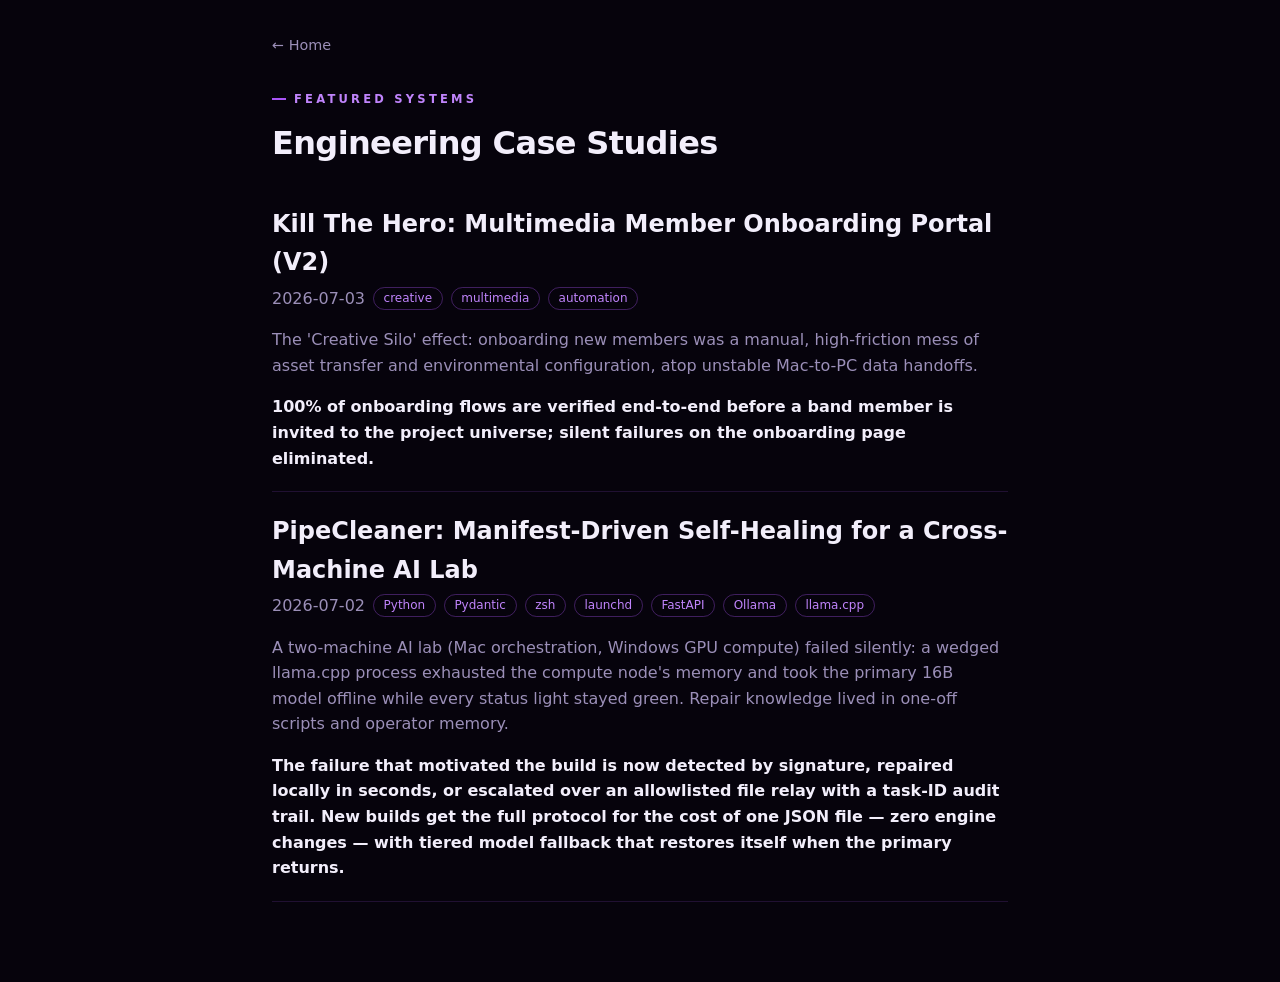
==== projects/index.html @ f894d810 "SEO/discoverability: OG + Twitter + JSON-LD Person, robots.txt, sitemap.xml" ====
<!DOCTYPE html><html lang="en" data-astro-cid-3rkrlumz><head><meta charset="utf-8"><link rel="icon" type="image/svg+xml" href="/favicon.svg"><meta name="viewport" content="width=device-width, initial-scale=1"><meta name="generator" content="Astro v7.0.5"><title>Projects — Purple Squirrel Studio</title><meta name="description" content="Engineering case studies: problem, constraint, build, impact."><style>html{color-scheme:dark;background:#06030c}body{color:#f2eefb;max-width:46rem;margin:0 auto;padding:2rem 1.25rem 4rem;font-family:system-ui,-apple-system,sans-serif;line-height:1.6}.crumb[data-astro-cid-3rkrlumz]{margin-bottom:2rem}.crumb[data-astro-cid-3rkrlumz] a[data-astro-cid-3rkrlumz]{color:#9b8fb8;font-size:.9rem;text-decoration:none}.crumb[data-astro-cid-3rkrlumz] a[data-astro-cid-3rkrlumz]:hover{color:#c084fc}.eyebrow[data-astro-cid-3rkrlumz]{letter-spacing:.28em;text-transform:uppercase;color:#c084fc;align-items:center;gap:.5rem;margin:0 0 .6rem;font-size:.72rem;font-weight:700;display:flex}.tick[data-astro-cid-3rkrlumz]{background:#a855f7;width:14px;height:2px}h1[data-astro-cid-3rkrlumz]{letter-spacing:-.02em;margin:0 0 1rem;font-weight:800}.empty[data-astro-cid-3rkrlumz]{color:#9b8fb8}.studies[data-astro-cid-3rkrlumz]{padding:0;list-style:none}.studies[data-astro-cid-3rkrlumz] li[data-astro-cid-3rkrlumz]{border-bottom:1px solid #a855f729}.studies[data-astro-cid-3rkrlumz] a[data-astro-cid-3rkrlumz]{color:inherit;padding:1.25rem 0;text-decoration:none;display:block}.studies[data-astro-cid-3rkrlumz] a[data-astro-cid-3rkrlumz]:hover h2[data-astro-cid-3rkrlumz]{color:#c084fc}.studies[data-astro-cid-3rkrlumz] h2[data-astro-cid-3rkrlumz]{margin:0 0 .25rem;transition:color .2s}.meta[data-astro-cid-3rkrlumz]{color:#9b8fb8;flex-wrap:wrap;align-items:center;gap:.5rem;margin:0 0 .5rem;display:flex}.tag[data-astro-cid-3rkrlumz]{color:#c084fc;border:1px solid #a855f759;border-radius:999px;padding:.05rem .6rem;font-size:.75rem}.studies[data-astro-cid-3rkrlumz] p[data-astro-cid-3rkrlumz]{color:#9b8fb8}.impact[data-astro-cid-3rkrlumz]{margin:.25rem 0 0;font-weight:600;color:#f2eefb!important}
</style></head><body data-astro-cid-3rkrlumz><main data-astro-cid-3rkrlumz><nav class="crumb" data-astro-cid-3rkrlumz><a href="/" data-astro-cid-3rkrlumz>← Home</a></nav><p class="eyebrow" data-astro-cid-3rkrlumz><span class="tick" aria-hidden="true" data-astro-cid-3rkrlumz></span> Featured Systems</p><h1 data-astro-cid-3rkrlumz>Engineering Case Studies</h1><ul class="studies" data-astro-cid-3rkrlumz><li data-astro-cid-3rkrlumz><a href="/case-studies/kill-the-hero-v2/" data-astro-cid-3rkrlumz><h2 data-astro-cid-3rkrlumz>Kill The Hero: Multimedia Member Onboarding Portal (V2)</h2><p class="meta" data-astro-cid-3rkrlumz><time datetime="2026-07-03" data-astro-cid-3rkrlumz>2026-07-03</time><span class="tag" data-astro-cid-3rkrlumz>creative</span><span class="tag" data-astro-cid-3rkrlumz>multimedia</span><span class="tag" data-astro-cid-3rkrlumz>automation</span></p><p data-astro-cid-3rkrlumz>The &#39;Creative Silo&#39; effect: onboarding new members was a manual, high-friction mess of asset transfer and environmental configuration, atop unstable Mac-to-PC data handoffs.</p><p class="impact" data-astro-cid-3rkrlumz>100% of onboarding flows are verified end-to-end before a band member is invited to the project universe; silent failures on the onboarding page eliminated.</p></a></li><li data-astro-cid-3rkrlumz><a href="/case-studies/pipecleaner-self-healing-protocol/" data-astro-cid-3rkrlumz><h2 data-astro-cid-3rkrlumz>PipeCleaner: Manifest-Driven Self-Healing for a Cross-Machine AI Lab</h2><p class="meta" data-astro-cid-3rkrlumz><time datetime="2026-07-02" data-astro-cid-3rkrlumz>2026-07-02</time><span class="tag" data-astro-cid-3rkrlumz>Python</span><span class="tag" data-astro-cid-3rkrlumz>Pydantic</span><span class="tag" data-astro-cid-3rkrlumz>zsh</span><span class="tag" data-astro-cid-3rkrlumz>launchd</span><span class="tag" data-astro-cid-3rkrlumz>FastAPI</span><span class="tag" data-astro-cid-3rkrlumz>Ollama</span><span class="tag" data-astro-cid-3rkrlumz>llama.cpp</span></p><p data-astro-cid-3rkrlumz>A two-machine AI lab (Mac orchestration, Windows GPU compute) failed silently: a wedged llama.cpp process exhausted the compute node&#39;s memory and took the primary 16B model offline while every status light stayed green. Repair knowledge lived in one-off scripts and operator memory.</p><p class="impact" data-astro-cid-3rkrlumz>The failure that motivated the build is now detected by signature, repaired locally in seconds, or escalated over an allowlisted file relay with a task-ID audit trail. New builds get the full protocol for the cost of one JSON file — zero engine changes — with tiered model fallback that restores itself when the primary returns.</p></a></li></ul></main></body></html>
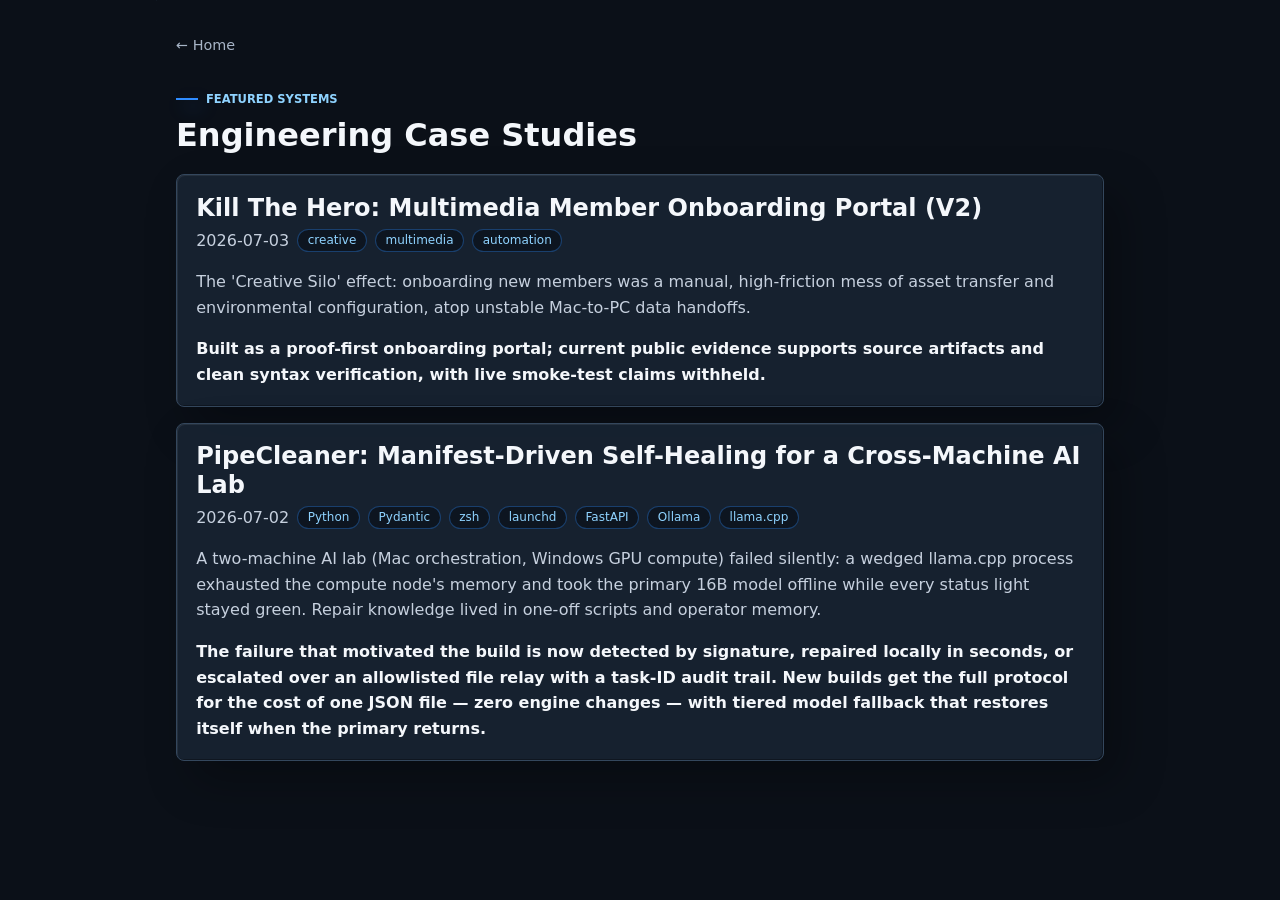
==== commit 83aa92cb: "Polish portfolio creative direction and evidence claims" ====
--- a/projects/index.html
+++ b/projects/index.html
@@ -1,2 +1,2 @@
-<!DOCTYPE html><html lang="en" data-astro-cid-3rkrlumz><head><meta charset="utf-8"><link rel="icon" type="image/svg+xml" href="/favicon.svg"><meta name="viewport" content="width=device-width, initial-scale=1"><meta name="generator" content="Astro v7.0.5"><title>Projects — Purple Squirrel Studio</title><meta name="description" content="Engineering case studies: problem, constraint, build, impact."><style>html{color-scheme:dark;background:#06030c}body{color:#f2eefb;max-width:46rem;margin:0 auto;padding:2rem 1.25rem 4rem;font-family:system-ui,-apple-system,sans-serif;line-height:1.6}.crumb[data-astro-cid-3rkrlumz]{margin-bottom:2rem}.crumb[data-astro-cid-3rkrlumz] a[data-astro-cid-3rkrlumz]{color:#9b8fb8;font-size:.9rem;text-decoration:none}.crumb[data-astro-cid-3rkrlumz] a[data-astro-cid-3rkrlumz]:hover{color:#c084fc}.eyebrow[data-astro-cid-3rkrlumz]{letter-spacing:.28em;text-transform:uppercase;color:#c084fc;align-items:center;gap:.5rem;margin:0 0 .6rem;font-size:.72rem;font-weight:700;display:flex}.tick[data-astro-cid-3rkrlumz]{background:#a855f7;width:14px;height:2px}h1[data-astro-cid-3rkrlumz]{letter-spacing:-.02em;margin:0 0 1rem;font-weight:800}.empty[data-astro-cid-3rkrlumz]{color:#9b8fb8}.studies[data-astro-cid-3rkrlumz]{padding:0;list-style:none}.studies[data-astro-cid-3rkrlumz] li[data-astro-cid-3rkrlumz]{border-bottom:1px solid #a855f729}.studies[data-astro-cid-3rkrlumz] a[data-astro-cid-3rkrlumz]{color:inherit;padding:1.25rem 0;text-decoration:none;display:block}.studies[data-astro-cid-3rkrlumz] a[data-astro-cid-3rkrlumz]:hover h2[data-astro-cid-3rkrlumz]{color:#c084fc}.studies[data-astro-cid-3rkrlumz] h2[data-astro-cid-3rkrlumz]{margin:0 0 .25rem;transition:color .2s}.meta[data-astro-cid-3rkrlumz]{color:#9b8fb8;flex-wrap:wrap;align-items:center;gap:.5rem;margin:0 0 .5rem;display:flex}.tag[data-astro-cid-3rkrlumz]{color:#c084fc;border:1px solid #a855f759;border-radius:999px;padding:.05rem .6rem;font-size:.75rem}.studies[data-astro-cid-3rkrlumz] p[data-astro-cid-3rkrlumz]{color:#9b8fb8}.impact[data-astro-cid-3rkrlumz]{margin:.25rem 0 0;font-weight:600;color:#f2eefb!important}
-</style></head><body data-astro-cid-3rkrlumz><main data-astro-cid-3rkrlumz><nav class="crumb" data-astro-cid-3rkrlumz><a href="/" data-astro-cid-3rkrlumz>← Home</a></nav><p class="eyebrow" data-astro-cid-3rkrlumz><span class="tick" aria-hidden="true" data-astro-cid-3rkrlumz></span> Featured Systems</p><h1 data-astro-cid-3rkrlumz>Engineering Case Studies</h1><ul class="studies" data-astro-cid-3rkrlumz><li data-astro-cid-3rkrlumz><a href="/case-studies/kill-the-hero-v2/" data-astro-cid-3rkrlumz><h2 data-astro-cid-3rkrlumz>Kill The Hero: Multimedia Member Onboarding Portal (V2)</h2><p class="meta" data-astro-cid-3rkrlumz><time datetime="2026-07-03" data-astro-cid-3rkrlumz>2026-07-03</time><span class="tag" data-astro-cid-3rkrlumz>creative</span><span class="tag" data-astro-cid-3rkrlumz>multimedia</span><span class="tag" data-astro-cid-3rkrlumz>automation</span></p><p data-astro-cid-3rkrlumz>The &#39;Creative Silo&#39; effect: onboarding new members was a manual, high-friction mess of asset transfer and environmental configuration, atop unstable Mac-to-PC data handoffs.</p><p class="impact" data-astro-cid-3rkrlumz>100% of onboarding flows are verified end-to-end before a band member is invited to the project universe; silent failures on the onboarding page eliminated.</p></a></li><li data-astro-cid-3rkrlumz><a href="/case-studies/pipecleaner-self-healing-protocol/" data-astro-cid-3rkrlumz><h2 data-astro-cid-3rkrlumz>PipeCleaner: Manifest-Driven Self-Healing for a Cross-Machine AI Lab</h2><p class="meta" data-astro-cid-3rkrlumz><time datetime="2026-07-02" data-astro-cid-3rkrlumz>2026-07-02</time><span class="tag" data-astro-cid-3rkrlumz>Python</span><span class="tag" data-astro-cid-3rkrlumz>Pydantic</span><span class="tag" data-astro-cid-3rkrlumz>zsh</span><span class="tag" data-astro-cid-3rkrlumz>launchd</span><span class="tag" data-astro-cid-3rkrlumz>FastAPI</span><span class="tag" data-astro-cid-3rkrlumz>Ollama</span><span class="tag" data-astro-cid-3rkrlumz>llama.cpp</span></p><p data-astro-cid-3rkrlumz>A two-machine AI lab (Mac orchestration, Windows GPU compute) failed silently: a wedged llama.cpp process exhausted the compute node&#39;s memory and took the primary 16B model offline while every status light stayed green. Repair knowledge lived in one-off scripts and operator memory.</p><p class="impact" data-astro-cid-3rkrlumz>The failure that motivated the build is now detected by signature, repaired locally in seconds, or escalated over an allowlisted file relay with a task-ID audit trail. New builds get the full protocol for the cost of one JSON file — zero engine changes — with tiered model fallback that restores itself when the primary returns.</p></a></li></ul></main></body></html>+<!DOCTYPE html><html lang="en" data-astro-cid-3rkrlumz><head><meta charset="utf-8"><link rel="icon" type="image/svg+xml" href="/favicon.svg"><meta name="viewport" content="width=device-width, initial-scale=1"><meta name="generator" content="Astro v7.0.5"><title>Projects — Purple Squirrel Studio</title><meta name="description" content="Engineering case studies: problem, constraint, build, impact."><style>html{color-scheme:dark;background:#0b1018}body{color:#f4f7fb;letter-spacing:0;max-width:58rem;margin:0 auto;padding:2rem 1.25rem 4rem;font-family:system-ui,-apple-system,sans-serif;line-height:1.6;background:#0b1018;background-image:linear-gradient(135deg,#8fd3ff0b 0 1px,transparent 1px 72px)}.crumb[data-astro-cid-3rkrlumz]{margin-bottom:2rem}.crumb[data-astro-cid-3rkrlumz] a[data-astro-cid-3rkrlumz]{color:#a7b4c6;font-size:.9rem;text-decoration:none}.crumb[data-astro-cid-3rkrlumz] a[data-astro-cid-3rkrlumz]:hover{color:#8fd3ff}.eyebrow[data-astro-cid-3rkrlumz]{letter-spacing:0;text-transform:uppercase;color:#8fd3ff;align-items:center;gap:.5rem;margin:0 0 .6rem;font-size:.72rem;font-weight:700;display:flex}.tick[data-astro-cid-3rkrlumz]{background:#2f8cff;width:22px;height:2px;box-shadow:6px 7px 18px #2f8cff66}h1[data-astro-cid-3rkrlumz]{letter-spacing:0;margin:0 0 1.35rem;font-weight:650;line-height:1.1}.empty[data-astro-cid-3rkrlumz]{color:#a7b4c6}.studies[data-astro-cid-3rkrlumz]{display:grid;gap:1rem;padding:0;list-style:none}.studies[data-astro-cid-3rkrlumz] li[data-astro-cid-3rkrlumz]{border:1px solid #34475d;border-radius:8px;background:#172231f2;box-shadow:16px 20px 46px #00000047,inset 1px 1px #ffffff12,inset -1px -1px #00000052}.studies[data-astro-cid-3rkrlumz] a[data-astro-cid-3rkrlumz]{color:inherit;padding:1.15rem 1.2rem;text-decoration:none;display:block}.studies[data-astro-cid-3rkrlumz] a[data-astro-cid-3rkrlumz]:hover h2[data-astro-cid-3rkrlumz]{color:#8fd3ff}.studies[data-astro-cid-3rkrlumz] h2[data-astro-cid-3rkrlumz]{margin:0 0 .35rem;transition:color .2s;font-weight:620;line-height:1.18}.meta[data-astro-cid-3rkrlumz]{color:#a7b4c6;flex-wrap:wrap;align-items:center;gap:.5rem;margin:0 0 .65rem;display:flex}.tag[data-astro-cid-3rkrlumz]{color:#8fd3ff;border:1px solid #2f8cff59;border-radius:999px;background:#080d148c;padding:.05rem .6rem;font-size:.75rem}.studies[data-astro-cid-3rkrlumz] p[data-astro-cid-3rkrlumz]{color:#c6d0de}.impact[data-astro-cid-3rkrlumz]{margin:.45rem 0 0;font-weight:600;color:#f4f7fb!important}
+</style></head><body data-astro-cid-3rkrlumz><main data-astro-cid-3rkrlumz><nav class="crumb" data-astro-cid-3rkrlumz><a href="/" data-astro-cid-3rkrlumz>← Home</a></nav><p class="eyebrow" data-astro-cid-3rkrlumz><span class="tick" aria-hidden="true" data-astro-cid-3rkrlumz></span> Featured Systems</p><h1 data-astro-cid-3rkrlumz>Engineering Case Studies</h1><ul class="studies" data-astro-cid-3rkrlumz><li data-astro-cid-3rkrlumz><a href="/case-studies/kill-the-hero-v2/" data-astro-cid-3rkrlumz><h2 data-astro-cid-3rkrlumz>Kill The Hero: Multimedia Member Onboarding Portal (V2)</h2><p class="meta" data-astro-cid-3rkrlumz><time datetime="2026-07-03" data-astro-cid-3rkrlumz>2026-07-03</time><span class="tag" data-astro-cid-3rkrlumz>creative</span><span class="tag" data-astro-cid-3rkrlumz>multimedia</span><span class="tag" data-astro-cid-3rkrlumz>automation</span></p><p data-astro-cid-3rkrlumz>The &#39;Creative Silo&#39; effect: onboarding new members was a manual, high-friction mess of asset transfer and environmental configuration, atop unstable Mac-to-PC data handoffs.</p><p class="impact" data-astro-cid-3rkrlumz>Built as a proof-first onboarding portal; current public evidence supports source artifacts and clean syntax verification, with live smoke-test claims withheld.</p></a></li><li data-astro-cid-3rkrlumz><a href="/case-studies/pipecleaner-self-healing-protocol/" data-astro-cid-3rkrlumz><h2 data-astro-cid-3rkrlumz>PipeCleaner: Manifest-Driven Self-Healing for a Cross-Machine AI Lab</h2><p class="meta" data-astro-cid-3rkrlumz><time datetime="2026-07-02" data-astro-cid-3rkrlumz>2026-07-02</time><span class="tag" data-astro-cid-3rkrlumz>Python</span><span class="tag" data-astro-cid-3rkrlumz>Pydantic</span><span class="tag" data-astro-cid-3rkrlumz>zsh</span><span class="tag" data-astro-cid-3rkrlumz>launchd</span><span class="tag" data-astro-cid-3rkrlumz>FastAPI</span><span class="tag" data-astro-cid-3rkrlumz>Ollama</span><span class="tag" data-astro-cid-3rkrlumz>llama.cpp</span></p><p data-astro-cid-3rkrlumz>A two-machine AI lab (Mac orchestration, Windows GPU compute) failed silently: a wedged llama.cpp process exhausted the compute node&#39;s memory and took the primary 16B model offline while every status light stayed green. Repair knowledge lived in one-off scripts and operator memory.</p><p class="impact" data-astro-cid-3rkrlumz>The failure that motivated the build is now detected by signature, repaired locally in seconds, or escalated over an allowlisted file relay with a task-ID audit trail. New builds get the full protocol for the cost of one JSON file — zero engine changes — with tiered model fallback that restores itself when the primary returns.</p></a></li></ul></main></body></html>
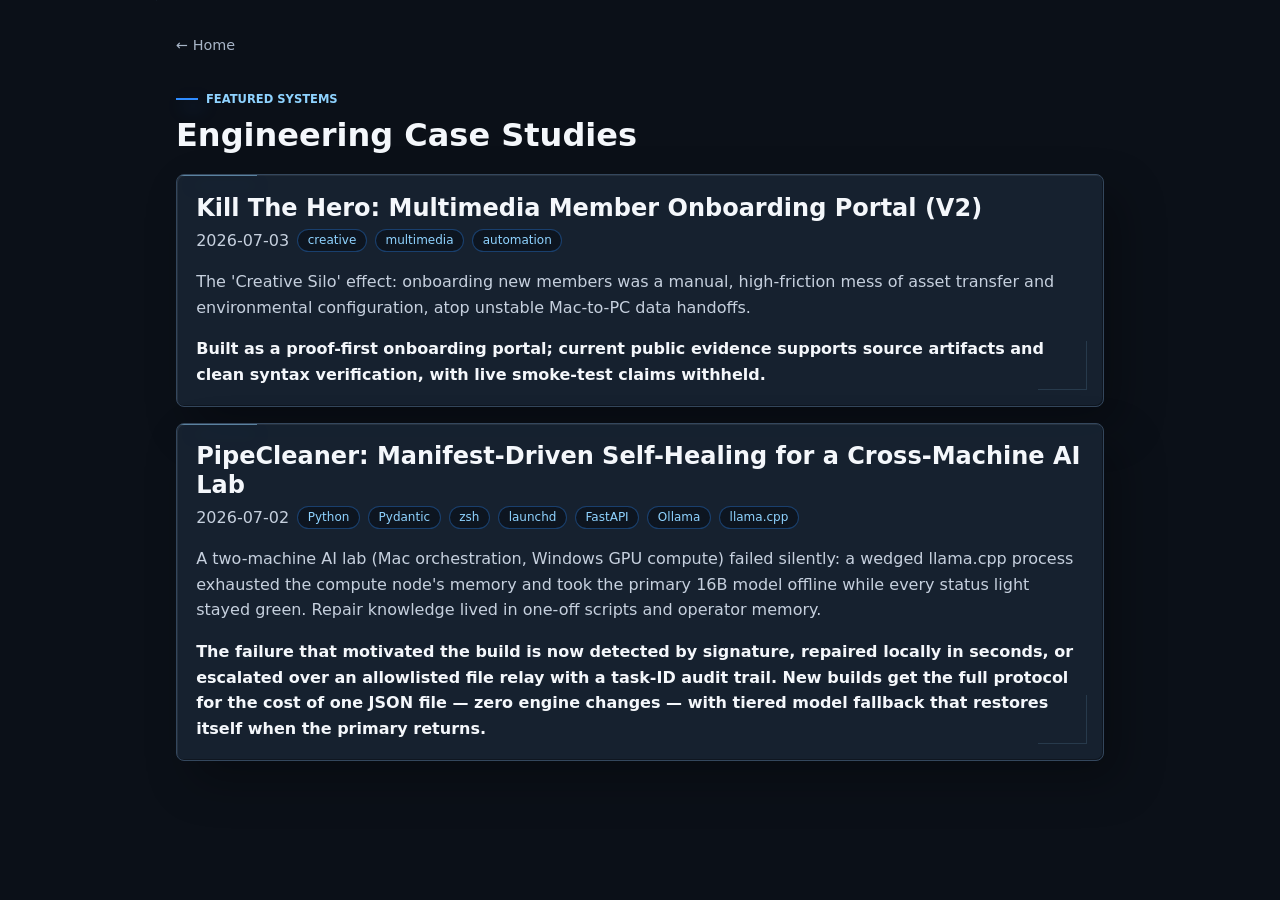
==== commit 9179e579: "Add subtle portfolio design polish" ====
--- a/projects/index.html
+++ b/projects/index.html
@@ -1,2 +1,8 @@
 <!DOCTYPE html><html lang="en" data-astro-cid-3rkrlumz><head><meta charset="utf-8"><link rel="icon" type="image/svg+xml" href="/favicon.svg"><meta name="viewport" content="width=device-width, initial-scale=1"><meta name="generator" content="Astro v7.0.5"><title>Projects — Purple Squirrel Studio</title><meta name="description" content="Engineering case studies: problem, constraint, build, impact."><style>html{color-scheme:dark;background:#0b1018}body{color:#f4f7fb;letter-spacing:0;max-width:58rem;margin:0 auto;padding:2rem 1.25rem 4rem;font-family:system-ui,-apple-system,sans-serif;line-height:1.6;background:#0b1018;background-image:linear-gradient(135deg,#8fd3ff0b 0 1px,transparent 1px 72px)}.crumb[data-astro-cid-3rkrlumz]{margin-bottom:2rem}.crumb[data-astro-cid-3rkrlumz] a[data-astro-cid-3rkrlumz]{color:#a7b4c6;font-size:.9rem;text-decoration:none}.crumb[data-astro-cid-3rkrlumz] a[data-astro-cid-3rkrlumz]:hover{color:#8fd3ff}.eyebrow[data-astro-cid-3rkrlumz]{letter-spacing:0;text-transform:uppercase;color:#8fd3ff;align-items:center;gap:.5rem;margin:0 0 .6rem;font-size:.72rem;font-weight:700;display:flex}.tick[data-astro-cid-3rkrlumz]{background:#2f8cff;width:22px;height:2px;box-shadow:6px 7px 18px #2f8cff66}h1[data-astro-cid-3rkrlumz]{letter-spacing:0;margin:0 0 1.35rem;font-weight:650;line-height:1.1}.empty[data-astro-cid-3rkrlumz]{color:#a7b4c6}.studies[data-astro-cid-3rkrlumz]{display:grid;gap:1rem;padding:0;list-style:none}.studies[data-astro-cid-3rkrlumz] li[data-astro-cid-3rkrlumz]{border:1px solid #34475d;border-radius:8px;background:#172231f2;box-shadow:16px 20px 46px #00000047,inset 1px 1px #ffffff12,inset -1px -1px #00000052}.studies[data-astro-cid-3rkrlumz] a[data-astro-cid-3rkrlumz]{color:inherit;padding:1.15rem 1.2rem;text-decoration:none;display:block}.studies[data-astro-cid-3rkrlumz] a[data-astro-cid-3rkrlumz]:hover h2[data-astro-cid-3rkrlumz]{color:#8fd3ff}.studies[data-astro-cid-3rkrlumz] h2[data-astro-cid-3rkrlumz]{margin:0 0 .35rem;transition:color .2s;font-weight:620;line-height:1.18}.meta[data-astro-cid-3rkrlumz]{color:#a7b4c6;flex-wrap:wrap;align-items:center;gap:.5rem;margin:0 0 .65rem;display:flex}.tag[data-astro-cid-3rkrlumz]{color:#8fd3ff;border:1px solid #2f8cff59;border-radius:999px;background:#080d148c;padding:.05rem .6rem;font-size:.75rem}.studies[data-astro-cid-3rkrlumz] p[data-astro-cid-3rkrlumz]{color:#c6d0de}.impact[data-astro-cid-3rkrlumz]{margin:.45rem 0 0;font-weight:600;color:#f4f7fb!important}
+
+.studies[data-astro-cid-3rkrlumz] li[data-astro-cid-3rkrlumz]{position:relative;overflow:hidden}
+.studies[data-astro-cid-3rkrlumz] li[data-astro-cid-3rkrlumz]:before{content:"";position:absolute;left:0;top:0;width:5rem;height:1px;background:#8fd3ff80;box-shadow:8px 10px 22px #2f8cff35}
+.studies[data-astro-cid-3rkrlumz] li[data-astro-cid-3rkrlumz]:after{content:"";position:absolute;right:1rem;bottom:1rem;width:3rem;height:3rem;border-right:1px solid #8fd3ff24;border-bottom:1px solid #8fd3ff24}
+.studies[data-astro-cid-3rkrlumz] a[data-astro-cid-3rkrlumz]{position:relative}
+.studies[data-astro-cid-3rkrlumz] li[data-astro-cid-3rkrlumz]:hover{border-color:#8fd3ffa6;box-shadow:18px 24px 56px #0000005c,inset 1px 1px #ffffff16}
 </style></head><body data-astro-cid-3rkrlumz><main data-astro-cid-3rkrlumz><nav class="crumb" data-astro-cid-3rkrlumz><a href="/" data-astro-cid-3rkrlumz>← Home</a></nav><p class="eyebrow" data-astro-cid-3rkrlumz><span class="tick" aria-hidden="true" data-astro-cid-3rkrlumz></span> Featured Systems</p><h1 data-astro-cid-3rkrlumz>Engineering Case Studies</h1><ul class="studies" data-astro-cid-3rkrlumz><li data-astro-cid-3rkrlumz><a href="/case-studies/kill-the-hero-v2/" data-astro-cid-3rkrlumz><h2 data-astro-cid-3rkrlumz>Kill The Hero: Multimedia Member Onboarding Portal (V2)</h2><p class="meta" data-astro-cid-3rkrlumz><time datetime="2026-07-03" data-astro-cid-3rkrlumz>2026-07-03</time><span class="tag" data-astro-cid-3rkrlumz>creative</span><span class="tag" data-astro-cid-3rkrlumz>multimedia</span><span class="tag" data-astro-cid-3rkrlumz>automation</span></p><p data-astro-cid-3rkrlumz>The &#39;Creative Silo&#39; effect: onboarding new members was a manual, high-friction mess of asset transfer and environmental configuration, atop unstable Mac-to-PC data handoffs.</p><p class="impact" data-astro-cid-3rkrlumz>Built as a proof-first onboarding portal; current public evidence supports source artifacts and clean syntax verification, with live smoke-test claims withheld.</p></a></li><li data-astro-cid-3rkrlumz><a href="/case-studies/pipecleaner-self-healing-protocol/" data-astro-cid-3rkrlumz><h2 data-astro-cid-3rkrlumz>PipeCleaner: Manifest-Driven Self-Healing for a Cross-Machine AI Lab</h2><p class="meta" data-astro-cid-3rkrlumz><time datetime="2026-07-02" data-astro-cid-3rkrlumz>2026-07-02</time><span class="tag" data-astro-cid-3rkrlumz>Python</span><span class="tag" data-astro-cid-3rkrlumz>Pydantic</span><span class="tag" data-astro-cid-3rkrlumz>zsh</span><span class="tag" data-astro-cid-3rkrlumz>launchd</span><span class="tag" data-astro-cid-3rkrlumz>FastAPI</span><span class="tag" data-astro-cid-3rkrlumz>Ollama</span><span class="tag" data-astro-cid-3rkrlumz>llama.cpp</span></p><p data-astro-cid-3rkrlumz>A two-machine AI lab (Mac orchestration, Windows GPU compute) failed silently: a wedged llama.cpp process exhausted the compute node&#39;s memory and took the primary 16B model offline while every status light stayed green. Repair knowledge lived in one-off scripts and operator memory.</p><p class="impact" data-astro-cid-3rkrlumz>The failure that motivated the build is now detected by signature, repaired locally in seconds, or escalated over an allowlisted file relay with a task-ID audit trail. New builds get the full protocol for the cost of one JSON file — zero engine changes — with tiered model fallback that restores itself when the primary returns.</p></a></li></ul></main></body></html>
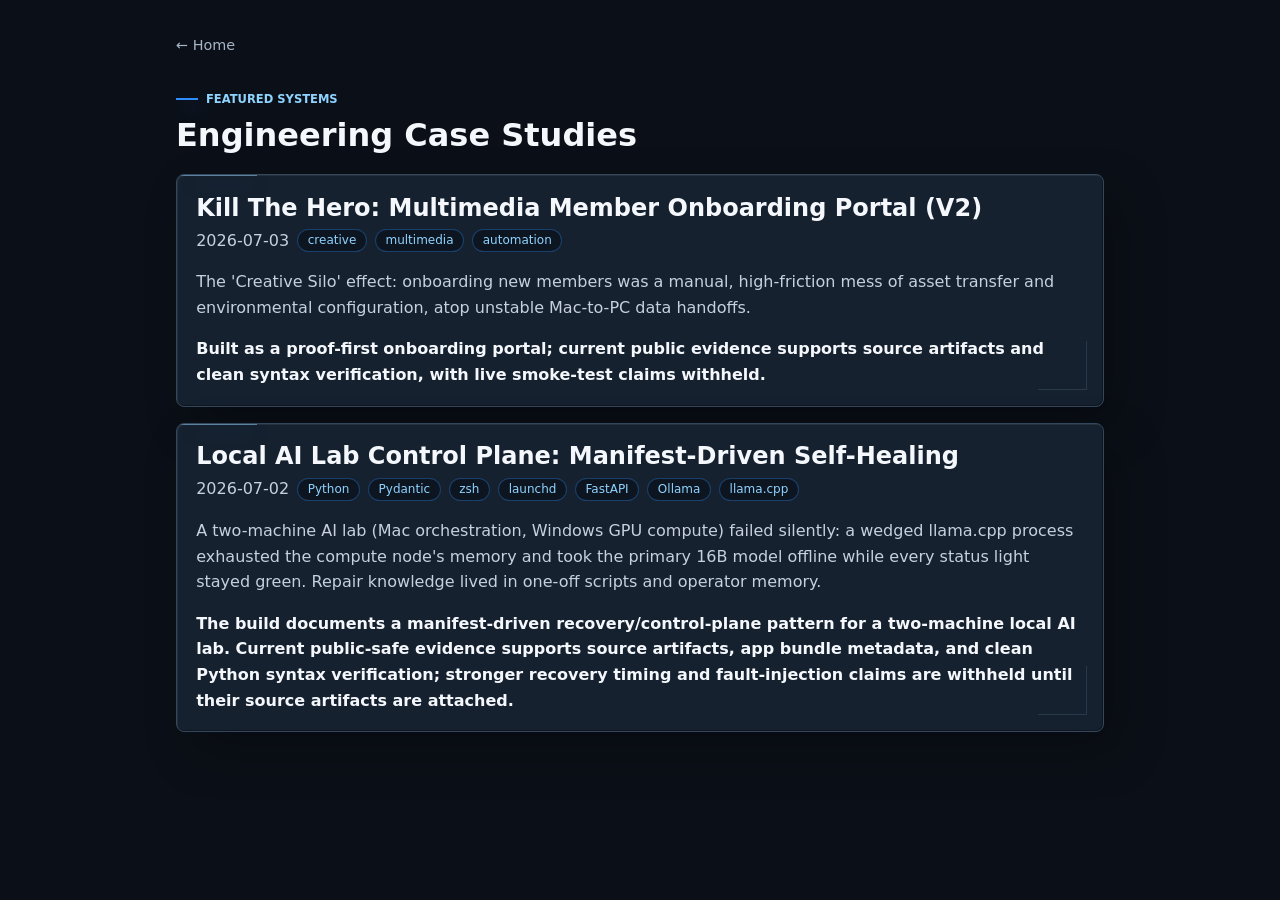
==== commit 77236ab5: "Remove deprecated utility name from portfolio" ====
--- a/projects/index.html
+++ b/projects/index.html
@@ -5,4 +5,4 @@
 .studies[data-astro-cid-3rkrlumz] li[data-astro-cid-3rkrlumz]:after{content:"";position:absolute;right:1rem;bottom:1rem;width:3rem;height:3rem;border-right:1px solid #8fd3ff24;border-bottom:1px solid #8fd3ff24}
 .studies[data-astro-cid-3rkrlumz] a[data-astro-cid-3rkrlumz]{position:relative}
 .studies[data-astro-cid-3rkrlumz] li[data-astro-cid-3rkrlumz]:hover{border-color:#8fd3ffa6;box-shadow:18px 24px 56px #0000005c,inset 1px 1px #ffffff16}
-</style></head><body data-astro-cid-3rkrlumz><main data-astro-cid-3rkrlumz><nav class="crumb" data-astro-cid-3rkrlumz><a href="/" data-astro-cid-3rkrlumz>← Home</a></nav><p class="eyebrow" data-astro-cid-3rkrlumz><span class="tick" aria-hidden="true" data-astro-cid-3rkrlumz></span> Featured Systems</p><h1 data-astro-cid-3rkrlumz>Engineering Case Studies</h1><ul class="studies" data-astro-cid-3rkrlumz><li data-astro-cid-3rkrlumz><a href="/case-studies/kill-the-hero-v2/" data-astro-cid-3rkrlumz><h2 data-astro-cid-3rkrlumz>Kill The Hero: Multimedia Member Onboarding Portal (V2)</h2><p class="meta" data-astro-cid-3rkrlumz><time datetime="2026-07-03" data-astro-cid-3rkrlumz>2026-07-03</time><span class="tag" data-astro-cid-3rkrlumz>creative</span><span class="tag" data-astro-cid-3rkrlumz>multimedia</span><span class="tag" data-astro-cid-3rkrlumz>automation</span></p><p data-astro-cid-3rkrlumz>The &#39;Creative Silo&#39; effect: onboarding new members was a manual, high-friction mess of asset transfer and environmental configuration, atop unstable Mac-to-PC data handoffs.</p><p class="impact" data-astro-cid-3rkrlumz>Built as a proof-first onboarding portal; current public evidence supports source artifacts and clean syntax verification, with live smoke-test claims withheld.</p></a></li><li data-astro-cid-3rkrlumz><a href="/case-studies/pipecleaner-self-healing-protocol/" data-astro-cid-3rkrlumz><h2 data-astro-cid-3rkrlumz>PipeCleaner: Manifest-Driven Self-Healing for a Cross-Machine AI Lab</h2><p class="meta" data-astro-cid-3rkrlumz><time datetime="2026-07-02" data-astro-cid-3rkrlumz>2026-07-02</time><span class="tag" data-astro-cid-3rkrlumz>Python</span><span class="tag" data-astro-cid-3rkrlumz>Pydantic</span><span class="tag" data-astro-cid-3rkrlumz>zsh</span><span class="tag" data-astro-cid-3rkrlumz>launchd</span><span class="tag" data-astro-cid-3rkrlumz>FastAPI</span><span class="tag" data-astro-cid-3rkrlumz>Ollama</span><span class="tag" data-astro-cid-3rkrlumz>llama.cpp</span></p><p data-astro-cid-3rkrlumz>A two-machine AI lab (Mac orchestration, Windows GPU compute) failed silently: a wedged llama.cpp process exhausted the compute node&#39;s memory and took the primary 16B model offline while every status light stayed green. Repair knowledge lived in one-off scripts and operator memory.</p><p class="impact" data-astro-cid-3rkrlumz>The failure that motivated the build is now detected by signature, repaired locally in seconds, or escalated over an allowlisted file relay with a task-ID audit trail. New builds get the full protocol for the cost of one JSON file — zero engine changes — with tiered model fallback that restores itself when the primary returns.</p></a></li></ul></main></body></html>+</style></head><body data-astro-cid-3rkrlumz><main data-astro-cid-3rkrlumz><nav class="crumb" data-astro-cid-3rkrlumz><a href="/" data-astro-cid-3rkrlumz>← Home</a></nav><p class="eyebrow" data-astro-cid-3rkrlumz><span class="tick" aria-hidden="true" data-astro-cid-3rkrlumz></span> Featured Systems</p><h1 data-astro-cid-3rkrlumz>Engineering Case Studies</h1><ul class="studies" data-astro-cid-3rkrlumz><li data-astro-cid-3rkrlumz><a href="/case-studies/kill-the-hero-v2/" data-astro-cid-3rkrlumz><h2 data-astro-cid-3rkrlumz>Kill The Hero: Multimedia Member Onboarding Portal (V2)</h2><p class="meta" data-astro-cid-3rkrlumz><time datetime="2026-07-03" data-astro-cid-3rkrlumz>2026-07-03</time><span class="tag" data-astro-cid-3rkrlumz>creative</span><span class="tag" data-astro-cid-3rkrlumz>multimedia</span><span class="tag" data-astro-cid-3rkrlumz>automation</span></p><p data-astro-cid-3rkrlumz>The &#39;Creative Silo&#39; effect: onboarding new members was a manual, high-friction mess of asset transfer and environmental configuration, atop unstable Mac-to-PC data handoffs.</p><p class="impact" data-astro-cid-3rkrlumz>Built as a proof-first onboarding portal; current public evidence supports source artifacts and clean syntax verification, with live smoke-test claims withheld.</p></a></li><li data-astro-cid-3rkrlumz><a href="/case-studies/local-ai-lab-control-plane/" data-astro-cid-3rkrlumz><h2 data-astro-cid-3rkrlumz>Local AI Lab Control Plane: Manifest-Driven Self-Healing</h2><p class="meta" data-astro-cid-3rkrlumz><time datetime="2026-07-02" data-astro-cid-3rkrlumz>2026-07-02</time><span class="tag" data-astro-cid-3rkrlumz>Python</span><span class="tag" data-astro-cid-3rkrlumz>Pydantic</span><span class="tag" data-astro-cid-3rkrlumz>zsh</span><span class="tag" data-astro-cid-3rkrlumz>launchd</span><span class="tag" data-astro-cid-3rkrlumz>FastAPI</span><span class="tag" data-astro-cid-3rkrlumz>Ollama</span><span class="tag" data-astro-cid-3rkrlumz>llama.cpp</span></p><p data-astro-cid-3rkrlumz>A two-machine AI lab (Mac orchestration, Windows GPU compute) failed silently: a wedged llama.cpp process exhausted the compute node&#39;s memory and took the primary 16B model offline while every status light stayed green. Repair knowledge lived in one-off scripts and operator memory.</p><p class="impact" data-astro-cid-3rkrlumz>The build documents a manifest-driven recovery/control-plane pattern for a two-machine local AI lab. Current public-safe evidence supports source artifacts, app bundle metadata, and clean Python syntax verification; stronger recovery timing and fault-injection claims are withheld until their source artifacts are attached.</p></a></li></ul></main></body></html>
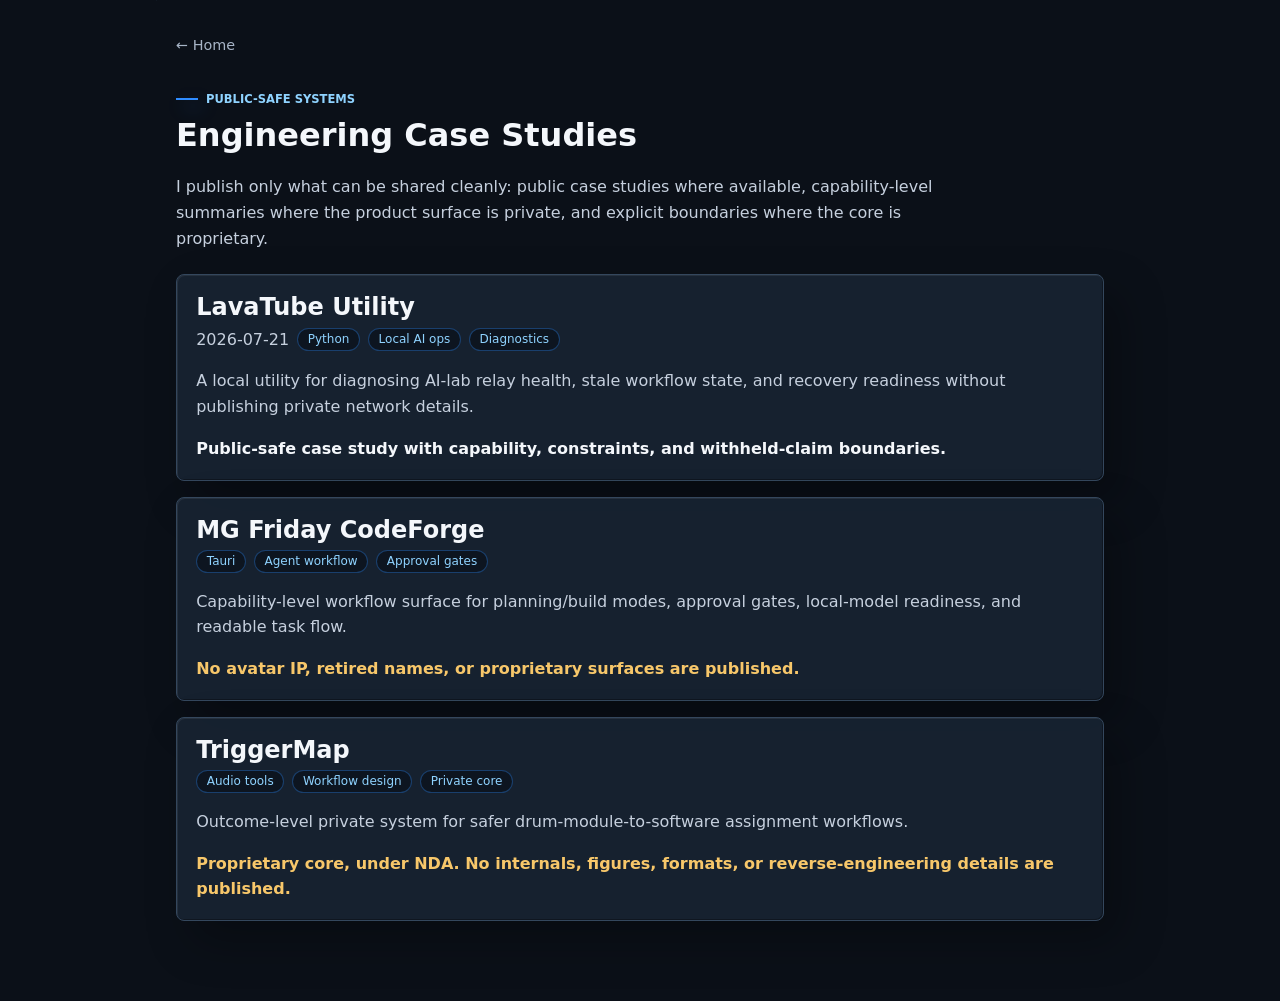
==== commit 1356c2d2: "Apply portfolio IP and evidence guardrails" ====
--- a/projects/index.html
+++ b/projects/index.html
@@ -1,8 +1 @@
-<!DOCTYPE html><html lang="en" data-astro-cid-3rkrlumz><head><meta charset="utf-8"><link rel="icon" type="image/svg+xml" href="/favicon.svg"><meta name="viewport" content="width=device-width, initial-scale=1"><meta name="generator" content="Astro v7.0.5"><title>Projects — Purple Squirrel Studio</title><meta name="description" content="Engineering case studies: problem, constraint, build, impact."><style>html{color-scheme:dark;background:#0b1018}body{color:#f4f7fb;letter-spacing:0;max-width:58rem;margin:0 auto;padding:2rem 1.25rem 4rem;font-family:system-ui,-apple-system,sans-serif;line-height:1.6;background:#0b1018;background-image:linear-gradient(135deg,#8fd3ff0b 0 1px,transparent 1px 72px)}.crumb[data-astro-cid-3rkrlumz]{margin-bottom:2rem}.crumb[data-astro-cid-3rkrlumz] a[data-astro-cid-3rkrlumz]{color:#a7b4c6;font-size:.9rem;text-decoration:none}.crumb[data-astro-cid-3rkrlumz] a[data-astro-cid-3rkrlumz]:hover{color:#8fd3ff}.eyebrow[data-astro-cid-3rkrlumz]{letter-spacing:0;text-transform:uppercase;color:#8fd3ff;align-items:center;gap:.5rem;margin:0 0 .6rem;font-size:.72rem;font-weight:700;display:flex}.tick[data-astro-cid-3rkrlumz]{background:#2f8cff;width:22px;height:2px;box-shadow:6px 7px 18px #2f8cff66}h1[data-astro-cid-3rkrlumz]{letter-spacing:0;margin:0 0 1.35rem;font-weight:650;line-height:1.1}.empty[data-astro-cid-3rkrlumz]{color:#a7b4c6}.studies[data-astro-cid-3rkrlumz]{display:grid;gap:1rem;padding:0;list-style:none}.studies[data-astro-cid-3rkrlumz] li[data-astro-cid-3rkrlumz]{border:1px solid #34475d;border-radius:8px;background:#172231f2;box-shadow:16px 20px 46px #00000047,inset 1px 1px #ffffff12,inset -1px -1px #00000052}.studies[data-astro-cid-3rkrlumz] a[data-astro-cid-3rkrlumz]{color:inherit;padding:1.15rem 1.2rem;text-decoration:none;display:block}.studies[data-astro-cid-3rkrlumz] a[data-astro-cid-3rkrlumz]:hover h2[data-astro-cid-3rkrlumz]{color:#8fd3ff}.studies[data-astro-cid-3rkrlumz] h2[data-astro-cid-3rkrlumz]{margin:0 0 .35rem;transition:color .2s;font-weight:620;line-height:1.18}.meta[data-astro-cid-3rkrlumz]{color:#a7b4c6;flex-wrap:wrap;align-items:center;gap:.5rem;margin:0 0 .65rem;display:flex}.tag[data-astro-cid-3rkrlumz]{color:#8fd3ff;border:1px solid #2f8cff59;border-radius:999px;background:#080d148c;padding:.05rem .6rem;font-size:.75rem}.studies[data-astro-cid-3rkrlumz] p[data-astro-cid-3rkrlumz]{color:#c6d0de}.impact[data-astro-cid-3rkrlumz]{margin:.45rem 0 0;font-weight:600;color:#f4f7fb!important}
-
-.studies[data-astro-cid-3rkrlumz] li[data-astro-cid-3rkrlumz]{position:relative;overflow:hidden}
-.studies[data-astro-cid-3rkrlumz] li[data-astro-cid-3rkrlumz]:before{content:"";position:absolute;left:0;top:0;width:5rem;height:1px;background:#8fd3ff80;box-shadow:8px 10px 22px #2f8cff35}
-.studies[data-astro-cid-3rkrlumz] li[data-astro-cid-3rkrlumz]:after{content:"";position:absolute;right:1rem;bottom:1rem;width:3rem;height:3rem;border-right:1px solid #8fd3ff24;border-bottom:1px solid #8fd3ff24}
-.studies[data-astro-cid-3rkrlumz] a[data-astro-cid-3rkrlumz]{position:relative}
-.studies[data-astro-cid-3rkrlumz] li[data-astro-cid-3rkrlumz]:hover{border-color:#8fd3ffa6;box-shadow:18px 24px 56px #0000005c,inset 1px 1px #ffffff16}
-</style></head><body data-astro-cid-3rkrlumz><main data-astro-cid-3rkrlumz><nav class="crumb" data-astro-cid-3rkrlumz><a href="/" data-astro-cid-3rkrlumz>← Home</a></nav><p class="eyebrow" data-astro-cid-3rkrlumz><span class="tick" aria-hidden="true" data-astro-cid-3rkrlumz></span> Featured Systems</p><h1 data-astro-cid-3rkrlumz>Engineering Case Studies</h1><ul class="studies" data-astro-cid-3rkrlumz><li data-astro-cid-3rkrlumz><a href="/case-studies/kill-the-hero-v2/" data-astro-cid-3rkrlumz><h2 data-astro-cid-3rkrlumz>Kill The Hero: Multimedia Member Onboarding Portal (V2)</h2><p class="meta" data-astro-cid-3rkrlumz><time datetime="2026-07-03" data-astro-cid-3rkrlumz>2026-07-03</time><span class="tag" data-astro-cid-3rkrlumz>creative</span><span class="tag" data-astro-cid-3rkrlumz>multimedia</span><span class="tag" data-astro-cid-3rkrlumz>automation</span></p><p data-astro-cid-3rkrlumz>The &#39;Creative Silo&#39; effect: onboarding new members was a manual, high-friction mess of asset transfer and environmental configuration, atop unstable Mac-to-PC data handoffs.</p><p class="impact" data-astro-cid-3rkrlumz>Built as a proof-first onboarding portal; current public evidence supports source artifacts and clean syntax verification, with live smoke-test claims withheld.</p></a></li><li data-astro-cid-3rkrlumz><a href="/case-studies/local-ai-lab-control-plane/" data-astro-cid-3rkrlumz><h2 data-astro-cid-3rkrlumz>Local AI Lab Control Plane: Manifest-Driven Self-Healing</h2><p class="meta" data-astro-cid-3rkrlumz><time datetime="2026-07-02" data-astro-cid-3rkrlumz>2026-07-02</time><span class="tag" data-astro-cid-3rkrlumz>Python</span><span class="tag" data-astro-cid-3rkrlumz>Pydantic</span><span class="tag" data-astro-cid-3rkrlumz>zsh</span><span class="tag" data-astro-cid-3rkrlumz>launchd</span><span class="tag" data-astro-cid-3rkrlumz>FastAPI</span><span class="tag" data-astro-cid-3rkrlumz>Ollama</span><span class="tag" data-astro-cid-3rkrlumz>llama.cpp</span></p><p data-astro-cid-3rkrlumz>A two-machine AI lab (Mac orchestration, Windows GPU compute) failed silently: a wedged llama.cpp process exhausted the compute node&#39;s memory and took the primary 16B model offline while every status light stayed green. Repair knowledge lived in one-off scripts and operator memory.</p><p class="impact" data-astro-cid-3rkrlumz>The build documents a manifest-driven recovery/control-plane pattern for a two-machine local AI lab. Current public-safe evidence supports source artifacts, app bundle metadata, and clean Python syntax verification; stronger recovery timing and fault-injection claims are withheld until their source artifacts are attached.</p></a></li></ul></main></body></html>+<!DOCTYPE html><html lang="en" data-astro-cid-3rkrlumz><head><meta charset="utf-8"><link rel="icon" type="image/svg+xml" href="/favicon.svg"><meta name="viewport" content="width=device-width, initial-scale=1"><meta name="generator" content="Astro v7.0.5"><title>Projects — Scott Westbrook</title><meta name="description" content="Public-safe engineering case studies and capability summaries."><style>html{color-scheme:dark;background:#0b1018}body{color:#f4f7fb;letter-spacing:0;max-width:58rem;margin:0 auto;padding:2rem 1.25rem 4rem;font-family:system-ui,-apple-system,sans-serif;line-height:1.6;background:#0b1018;background-image:linear-gradient(135deg,#8fd3ff0b 0 1px,transparent 1px 72px)}.crumb[data-astro-cid-3rkrlumz]{margin-bottom:2rem}.crumb[data-astro-cid-3rkrlumz] a[data-astro-cid-3rkrlumz]{color:#a7b4c6;font-size:.9rem;text-decoration:none}.crumb[data-astro-cid-3rkrlumz] a[data-astro-cid-3rkrlumz]:hover{color:#8fd3ff}.eyebrow[data-astro-cid-3rkrlumz]{letter-spacing:0;text-transform:uppercase;color:#8fd3ff;align-items:center;gap:.5rem;margin:0 0 .6rem;font-size:.72rem;font-weight:700;display:flex}.tick[data-astro-cid-3rkrlumz]{background:#2f8cff;width:22px;height:2px;box-shadow:6px 7px 18px #2f8cff66}h1[data-astro-cid-3rkrlumz]{letter-spacing:0;margin:0 0 1.35rem;font-weight:650;line-height:1.1}.studies[data-astro-cid-3rkrlumz]{display:grid;gap:1rem;padding:0;list-style:none}.studies[data-astro-cid-3rkrlumz] li[data-astro-cid-3rkrlumz]{border:1px solid #34475d;border-radius:8px;background:#172231f2;box-shadow:16px 20px 46px #00000047,inset 1px 1px #ffffff12,inset -1px -1px #00000052}.studies[data-astro-cid-3rkrlumz] a[data-astro-cid-3rkrlumz]{color:inherit;padding:1.15rem 1.2rem;text-decoration:none;display:block}.studies[data-astro-cid-3rkrlumz] a[data-astro-cid-3rkrlumz]:hover h2[data-astro-cid-3rkrlumz]{color:#8fd3ff}.studies[data-astro-cid-3rkrlumz] h2[data-astro-cid-3rkrlumz]{margin:0 0 .35rem;transition:color .2s;font-weight:620;line-height:1.18}.meta[data-astro-cid-3rkrlumz]{color:#a7b4c6;flex-wrap:wrap;align-items:center;gap:.5rem;margin:0 0 .65rem;display:flex}.tag[data-astro-cid-3rkrlumz]{color:#8fd3ff;border:1px solid #2f8cff59;border-radius:999px;background:#080d148c;padding:.05rem .6rem;font-size:.75rem}.studies[data-astro-cid-3rkrlumz] p[data-astro-cid-3rkrlumz]{color:#c6d0de}.impact[data-astro-cid-3rkrlumz]{margin:.45rem 0 0;font-weight:600;color:#f4f7fb!important}.boundary[data-astro-cid-3rkrlumz]{color:#f7c76a!important}.intro[data-astro-cid-3rkrlumz]{color:#c6d0de;margin:0 0 1.4rem;max-width:48rem}</style></head><body data-astro-cid-3rkrlumz><main data-astro-cid-3rkrlumz><nav class="crumb" data-astro-cid-3rkrlumz><a href="/" data-astro-cid-3rkrlumz>← Home</a></nav><p class="eyebrow" data-astro-cid-3rkrlumz><span class="tick" aria-hidden="true" data-astro-cid-3rkrlumz></span> Public-Safe Systems</p><h1 data-astro-cid-3rkrlumz>Engineering Case Studies</h1><p class="intro" data-astro-cid-3rkrlumz>I publish only what can be shared cleanly: public case studies where available, capability-level summaries where the product surface is private, and explicit boundaries where the core is proprietary.</p><ul class="studies" data-astro-cid-3rkrlumz><li data-astro-cid-3rkrlumz><a href="/case-studies/lavatube-utility/" data-astro-cid-3rkrlumz><h2 data-astro-cid-3rkrlumz>LavaTube Utility</h2><p class="meta" data-astro-cid-3rkrlumz><time datetime="2026-07-21" data-astro-cid-3rkrlumz>2026-07-21</time><span class="tag" data-astro-cid-3rkrlumz>Python</span><span class="tag" data-astro-cid-3rkrlumz>Local AI ops</span><span class="tag" data-astro-cid-3rkrlumz>Diagnostics</span></p><p data-astro-cid-3rkrlumz>A local utility for diagnosing AI-lab relay health, stale workflow state, and recovery readiness without publishing private network details.</p><p class="impact" data-astro-cid-3rkrlumz>Public-safe case study with capability, constraints, and withheld-claim boundaries.</p></a></li><li data-astro-cid-3rkrlumz><a href="/#evidence" data-astro-cid-3rkrlumz><h2 data-astro-cid-3rkrlumz>MG Friday CodeForge</h2><p class="meta" data-astro-cid-3rkrlumz><span class="tag" data-astro-cid-3rkrlumz>Tauri</span><span class="tag" data-astro-cid-3rkrlumz>Agent workflow</span><span class="tag" data-astro-cid-3rkrlumz>Approval gates</span></p><p data-astro-cid-3rkrlumz>Capability-level workflow surface for planning/build modes, approval gates, local-model readiness, and readable task flow.</p><p class="impact boundary" data-astro-cid-3rkrlumz>No avatar IP, retired names, or proprietary surfaces are published.</p></a></li><li data-astro-cid-3rkrlumz><a href="/#evidence" data-astro-cid-3rkrlumz><h2 data-astro-cid-3rkrlumz>TriggerMap</h2><p class="meta" data-astro-cid-3rkrlumz><span class="tag" data-astro-cid-3rkrlumz>Audio tools</span><span class="tag" data-astro-cid-3rkrlumz>Workflow design</span><span class="tag" data-astro-cid-3rkrlumz>Private core</span></p><p data-astro-cid-3rkrlumz>Outcome-level private system for safer drum-module-to-software assignment workflows.</p><p class="impact boundary" data-astro-cid-3rkrlumz>Proprietary core, under NDA. No internals, figures, formats, or reverse-engineering details are published.</p></a></li></ul></main></body></html>
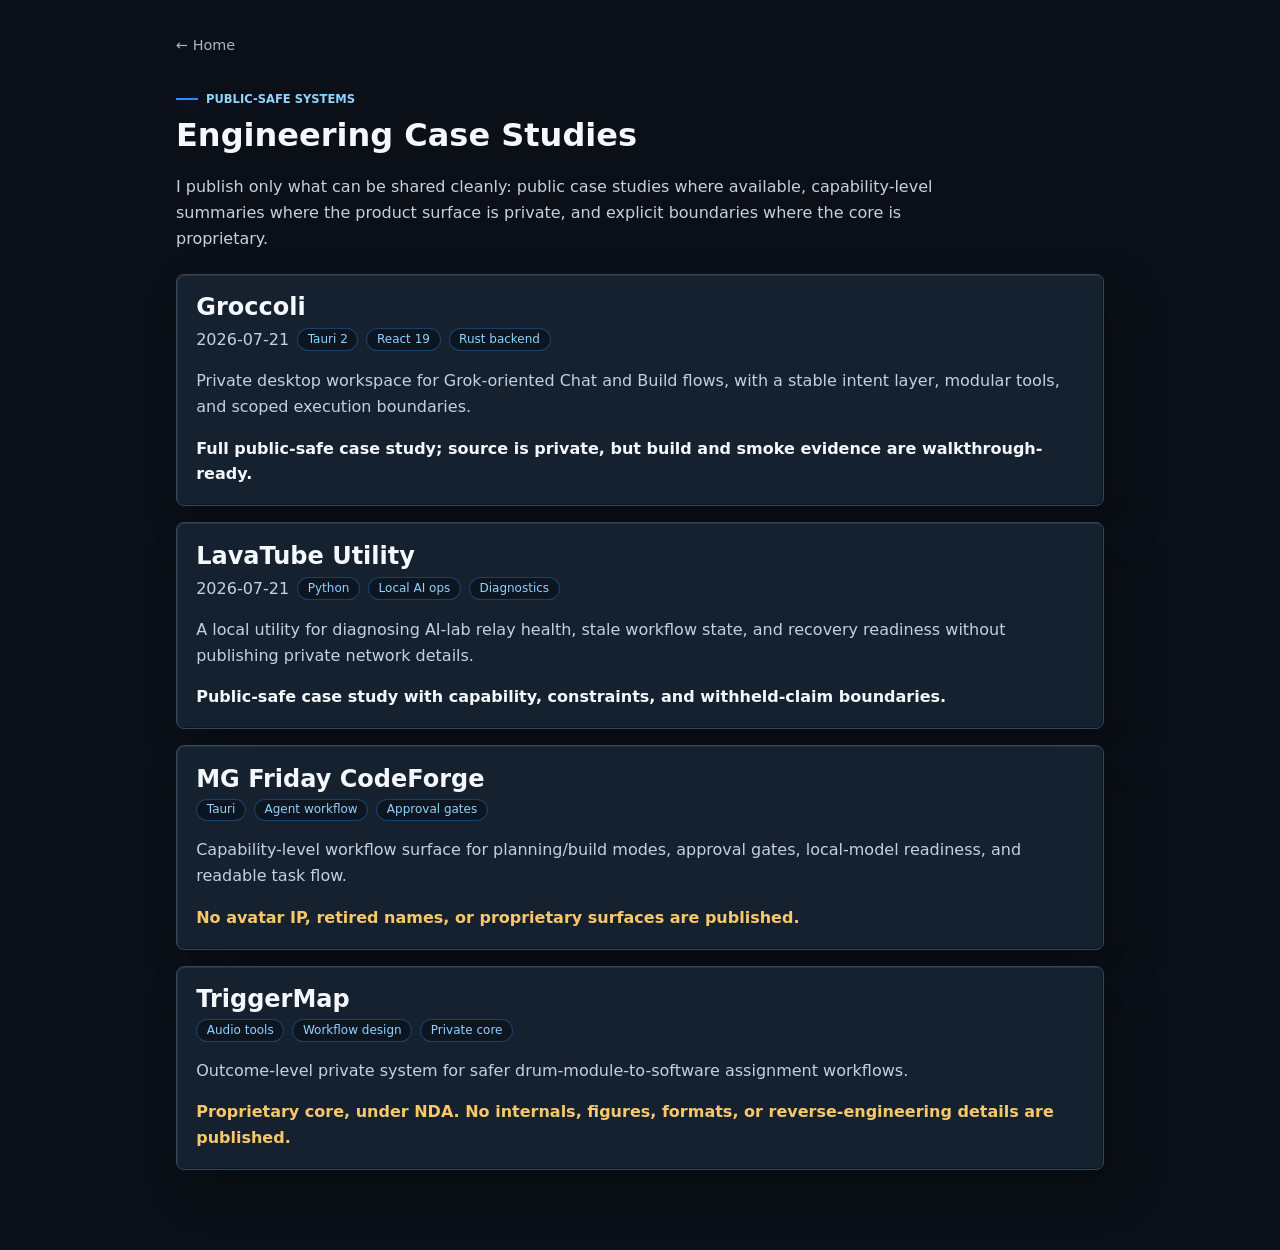
==== commit 6fbfaf51: "Add Groccoli public-safe case study" ====
--- a/projects/index.html
+++ b/projects/index.html
@@ -1 +1 @@
-<!DOCTYPE html><html lang="en" data-astro-cid-3rkrlumz><head><meta charset="utf-8"><link rel="icon" type="image/svg+xml" href="/favicon.svg"><meta name="viewport" content="width=device-width, initial-scale=1"><meta name="generator" content="Astro v7.0.5"><title>Projects — Scott Westbrook</title><meta name="description" content="Public-safe engineering case studies and capability summaries."><style>html{color-scheme:dark;background:#0b1018}body{color:#f4f7fb;letter-spacing:0;max-width:58rem;margin:0 auto;padding:2rem 1.25rem 4rem;font-family:system-ui,-apple-system,sans-serif;line-height:1.6;background:#0b1018;background-image:linear-gradient(135deg,#8fd3ff0b 0 1px,transparent 1px 72px)}.crumb[data-astro-cid-3rkrlumz]{margin-bottom:2rem}.crumb[data-astro-cid-3rkrlumz] a[data-astro-cid-3rkrlumz]{color:#a7b4c6;font-size:.9rem;text-decoration:none}.crumb[data-astro-cid-3rkrlumz] a[data-astro-cid-3rkrlumz]:hover{color:#8fd3ff}.eyebrow[data-astro-cid-3rkrlumz]{letter-spacing:0;text-transform:uppercase;color:#8fd3ff;align-items:center;gap:.5rem;margin:0 0 .6rem;font-size:.72rem;font-weight:700;display:flex}.tick[data-astro-cid-3rkrlumz]{background:#2f8cff;width:22px;height:2px;box-shadow:6px 7px 18px #2f8cff66}h1[data-astro-cid-3rkrlumz]{letter-spacing:0;margin:0 0 1.35rem;font-weight:650;line-height:1.1}.studies[data-astro-cid-3rkrlumz]{display:grid;gap:1rem;padding:0;list-style:none}.studies[data-astro-cid-3rkrlumz] li[data-astro-cid-3rkrlumz]{border:1px solid #34475d;border-radius:8px;background:#172231f2;box-shadow:16px 20px 46px #00000047,inset 1px 1px #ffffff12,inset -1px -1px #00000052}.studies[data-astro-cid-3rkrlumz] a[data-astro-cid-3rkrlumz]{color:inherit;padding:1.15rem 1.2rem;text-decoration:none;display:block}.studies[data-astro-cid-3rkrlumz] a[data-astro-cid-3rkrlumz]:hover h2[data-astro-cid-3rkrlumz]{color:#8fd3ff}.studies[data-astro-cid-3rkrlumz] h2[data-astro-cid-3rkrlumz]{margin:0 0 .35rem;transition:color .2s;font-weight:620;line-height:1.18}.meta[data-astro-cid-3rkrlumz]{color:#a7b4c6;flex-wrap:wrap;align-items:center;gap:.5rem;margin:0 0 .65rem;display:flex}.tag[data-astro-cid-3rkrlumz]{color:#8fd3ff;border:1px solid #2f8cff59;border-radius:999px;background:#080d148c;padding:.05rem .6rem;font-size:.75rem}.studies[data-astro-cid-3rkrlumz] p[data-astro-cid-3rkrlumz]{color:#c6d0de}.impact[data-astro-cid-3rkrlumz]{margin:.45rem 0 0;font-weight:600;color:#f4f7fb!important}.boundary[data-astro-cid-3rkrlumz]{color:#f7c76a!important}.intro[data-astro-cid-3rkrlumz]{color:#c6d0de;margin:0 0 1.4rem;max-width:48rem}</style></head><body data-astro-cid-3rkrlumz><main data-astro-cid-3rkrlumz><nav class="crumb" data-astro-cid-3rkrlumz><a href="/" data-astro-cid-3rkrlumz>← Home</a></nav><p class="eyebrow" data-astro-cid-3rkrlumz><span class="tick" aria-hidden="true" data-astro-cid-3rkrlumz></span> Public-Safe Systems</p><h1 data-astro-cid-3rkrlumz>Engineering Case Studies</h1><p class="intro" data-astro-cid-3rkrlumz>I publish only what can be shared cleanly: public case studies where available, capability-level summaries where the product surface is private, and explicit boundaries where the core is proprietary.</p><ul class="studies" data-astro-cid-3rkrlumz><li data-astro-cid-3rkrlumz><a href="/case-studies/lavatube-utility/" data-astro-cid-3rkrlumz><h2 data-astro-cid-3rkrlumz>LavaTube Utility</h2><p class="meta" data-astro-cid-3rkrlumz><time datetime="2026-07-21" data-astro-cid-3rkrlumz>2026-07-21</time><span class="tag" data-astro-cid-3rkrlumz>Python</span><span class="tag" data-astro-cid-3rkrlumz>Local AI ops</span><span class="tag" data-astro-cid-3rkrlumz>Diagnostics</span></p><p data-astro-cid-3rkrlumz>A local utility for diagnosing AI-lab relay health, stale workflow state, and recovery readiness without publishing private network details.</p><p class="impact" data-astro-cid-3rkrlumz>Public-safe case study with capability, constraints, and withheld-claim boundaries.</p></a></li><li data-astro-cid-3rkrlumz><a href="/#evidence" data-astro-cid-3rkrlumz><h2 data-astro-cid-3rkrlumz>MG Friday CodeForge</h2><p class="meta" data-astro-cid-3rkrlumz><span class="tag" data-astro-cid-3rkrlumz>Tauri</span><span class="tag" data-astro-cid-3rkrlumz>Agent workflow</span><span class="tag" data-astro-cid-3rkrlumz>Approval gates</span></p><p data-astro-cid-3rkrlumz>Capability-level workflow surface for planning/build modes, approval gates, local-model readiness, and readable task flow.</p><p class="impact boundary" data-astro-cid-3rkrlumz>No avatar IP, retired names, or proprietary surfaces are published.</p></a></li><li data-astro-cid-3rkrlumz><a href="/#evidence" data-astro-cid-3rkrlumz><h2 data-astro-cid-3rkrlumz>TriggerMap</h2><p class="meta" data-astro-cid-3rkrlumz><span class="tag" data-astro-cid-3rkrlumz>Audio tools</span><span class="tag" data-astro-cid-3rkrlumz>Workflow design</span><span class="tag" data-astro-cid-3rkrlumz>Private core</span></p><p data-astro-cid-3rkrlumz>Outcome-level private system for safer drum-module-to-software assignment workflows.</p><p class="impact boundary" data-astro-cid-3rkrlumz>Proprietary core, under NDA. No internals, figures, formats, or reverse-engineering details are published.</p></a></li></ul></main></body></html>+<!DOCTYPE html><html lang="en" data-astro-cid-3rkrlumz><head><meta charset="utf-8"><link rel="icon" type="image/svg+xml" href="/favicon.svg"><meta name="viewport" content="width=device-width, initial-scale=1"><meta name="generator" content="Astro v7.0.5"><title>Projects — Scott Westbrook</title><meta name="description" content="Public-safe engineering case studies and capability summaries."><style>html{color-scheme:dark;background:#0b1018}body{color:#f4f7fb;letter-spacing:0;max-width:58rem;margin:0 auto;padding:2rem 1.25rem 4rem;font-family:system-ui,-apple-system,sans-serif;line-height:1.6;background:#0b1018;background-image:linear-gradient(135deg,#8fd3ff0b 0 1px,transparent 1px 72px)}.crumb[data-astro-cid-3rkrlumz]{margin-bottom:2rem}.crumb[data-astro-cid-3rkrlumz] a[data-astro-cid-3rkrlumz]{color:#a7b4c6;font-size:.9rem;text-decoration:none}.crumb[data-astro-cid-3rkrlumz] a[data-astro-cid-3rkrlumz]:hover{color:#8fd3ff}.eyebrow[data-astro-cid-3rkrlumz]{letter-spacing:0;text-transform:uppercase;color:#8fd3ff;align-items:center;gap:.5rem;margin:0 0 .6rem;font-size:.72rem;font-weight:700;display:flex}.tick[data-astro-cid-3rkrlumz]{background:#2f8cff;width:22px;height:2px;box-shadow:6px 7px 18px #2f8cff66}h1[data-astro-cid-3rkrlumz]{letter-spacing:0;margin:0 0 1.35rem;font-weight:650;line-height:1.1}.studies[data-astro-cid-3rkrlumz]{display:grid;gap:1rem;padding:0;list-style:none}.studies[data-astro-cid-3rkrlumz] li[data-astro-cid-3rkrlumz]{border:1px solid #34475d;border-radius:8px;background:#172231f2;box-shadow:16px 20px 46px #00000047,inset 1px 1px #ffffff12,inset -1px -1px #00000052}.studies[data-astro-cid-3rkrlumz] a[data-astro-cid-3rkrlumz]{color:inherit;padding:1.15rem 1.2rem;text-decoration:none;display:block}.studies[data-astro-cid-3rkrlumz] a[data-astro-cid-3rkrlumz]:hover h2[data-astro-cid-3rkrlumz]{color:#8fd3ff}.studies[data-astro-cid-3rkrlumz] h2[data-astro-cid-3rkrlumz]{margin:0 0 .35rem;transition:color .2s;font-weight:620;line-height:1.18}.meta[data-astro-cid-3rkrlumz]{color:#a7b4c6;flex-wrap:wrap;align-items:center;gap:.5rem;margin:0 0 .65rem;display:flex}.tag[data-astro-cid-3rkrlumz]{color:#8fd3ff;border:1px solid #2f8cff59;border-radius:999px;background:#080d148c;padding:.05rem .6rem;font-size:.75rem}.studies[data-astro-cid-3rkrlumz] p[data-astro-cid-3rkrlumz]{color:#c6d0de}.impact[data-astro-cid-3rkrlumz]{margin:.45rem 0 0;font-weight:600;color:#f4f7fb!important}.boundary[data-astro-cid-3rkrlumz]{color:#f7c76a!important}.intro[data-astro-cid-3rkrlumz]{color:#c6d0de;margin:0 0 1.4rem;max-width:48rem}</style></head><body data-astro-cid-3rkrlumz><main data-astro-cid-3rkrlumz><nav class="crumb" data-astro-cid-3rkrlumz><a href="/" data-astro-cid-3rkrlumz>← Home</a></nav><p class="eyebrow" data-astro-cid-3rkrlumz><span class="tick" aria-hidden="true" data-astro-cid-3rkrlumz></span> Public-Safe Systems</p><h1 data-astro-cid-3rkrlumz>Engineering Case Studies</h1><p class="intro" data-astro-cid-3rkrlumz>I publish only what can be shared cleanly: public case studies where available, capability-level summaries where the product surface is private, and explicit boundaries where the core is proprietary.</p><ul class="studies" data-astro-cid-3rkrlumz><li data-astro-cid-3rkrlumz><a href="/case-studies/groccoli/" data-astro-cid-3rkrlumz><h2 data-astro-cid-3rkrlumz>Groccoli</h2><p class="meta" data-astro-cid-3rkrlumz><time datetime="2026-07-21" data-astro-cid-3rkrlumz>2026-07-21</time><span class="tag" data-astro-cid-3rkrlumz>Tauri 2</span><span class="tag" data-astro-cid-3rkrlumz>React 19</span><span class="tag" data-astro-cid-3rkrlumz>Rust backend</span></p><p data-astro-cid-3rkrlumz>Private desktop workspace for Grok-oriented Chat and Build flows, with a stable intent layer, modular tools, and scoped execution boundaries.</p><p class="impact" data-astro-cid-3rkrlumz>Full public-safe case study; source is private, but build and smoke evidence are walkthrough-ready.</p></a></li><li data-astro-cid-3rkrlumz><a href="/case-studies/lavatube-utility/" data-astro-cid-3rkrlumz><h2 data-astro-cid-3rkrlumz>LavaTube Utility</h2><p class="meta" data-astro-cid-3rkrlumz><time datetime="2026-07-21" data-astro-cid-3rkrlumz>2026-07-21</time><span class="tag" data-astro-cid-3rkrlumz>Python</span><span class="tag" data-astro-cid-3rkrlumz>Local AI ops</span><span class="tag" data-astro-cid-3rkrlumz>Diagnostics</span></p><p data-astro-cid-3rkrlumz>A local utility for diagnosing AI-lab relay health, stale workflow state, and recovery readiness without publishing private network details.</p><p class="impact" data-astro-cid-3rkrlumz>Public-safe case study with capability, constraints, and withheld-claim boundaries.</p></a></li><li data-astro-cid-3rkrlumz><a href="/#evidence" data-astro-cid-3rkrlumz><h2 data-astro-cid-3rkrlumz>MG Friday CodeForge</h2><p class="meta" data-astro-cid-3rkrlumz><span class="tag" data-astro-cid-3rkrlumz>Tauri</span><span class="tag" data-astro-cid-3rkrlumz>Agent workflow</span><span class="tag" data-astro-cid-3rkrlumz>Approval gates</span></p><p data-astro-cid-3rkrlumz>Capability-level workflow surface for planning/build modes, approval gates, local-model readiness, and readable task flow.</p><p class="impact boundary" data-astro-cid-3rkrlumz>No avatar IP, retired names, or proprietary surfaces are published.</p></a></li><li data-astro-cid-3rkrlumz><a href="/#evidence" data-astro-cid-3rkrlumz><h2 data-astro-cid-3rkrlumz>TriggerMap</h2><p class="meta" data-astro-cid-3rkrlumz><span class="tag" data-astro-cid-3rkrlumz>Audio tools</span><span class="tag" data-astro-cid-3rkrlumz>Workflow design</span><span class="tag" data-astro-cid-3rkrlumz>Private core</span></p><p data-astro-cid-3rkrlumz>Outcome-level private system for safer drum-module-to-software assignment workflows.</p><p class="impact boundary" data-astro-cid-3rkrlumz>Proprietary core, under NDA. No internals, figures, formats, or reverse-engineering details are published.</p></a></li></ul></main></body></html>
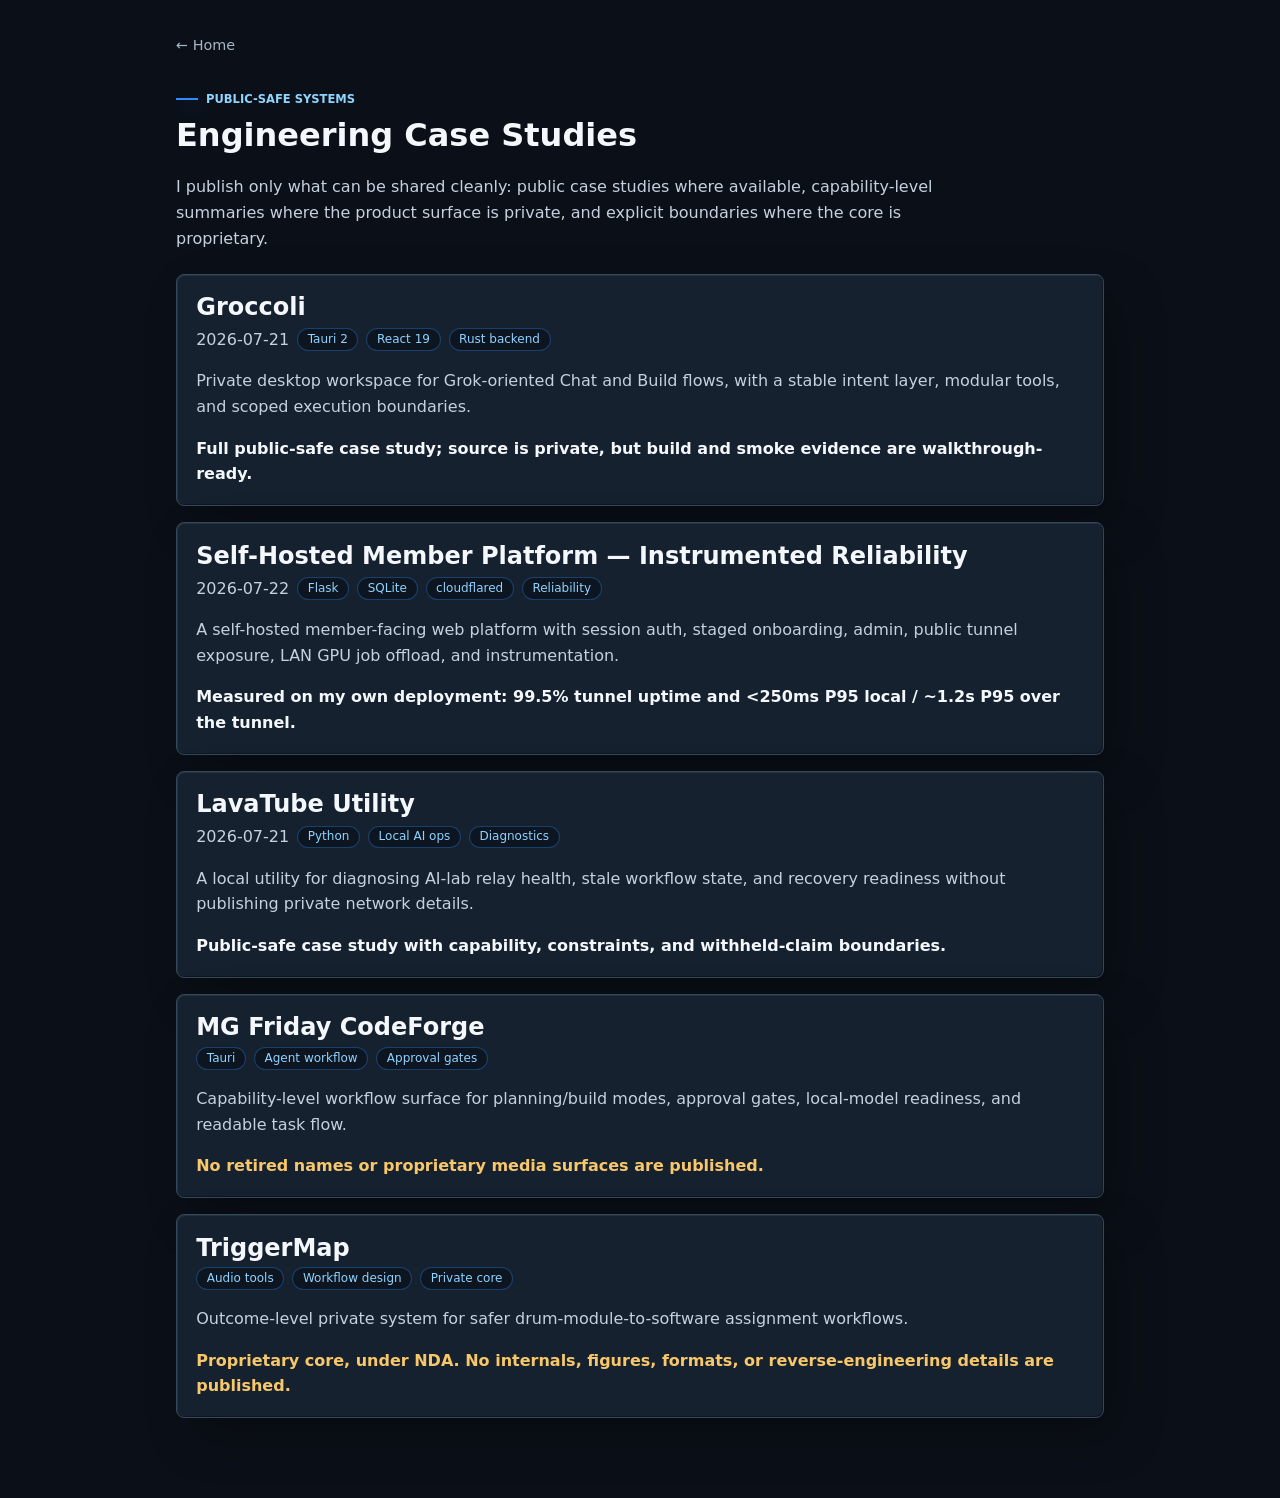
==== commit ef3987e2: "Add self-hosted reliability case study" ====
--- a/projects/index.html
+++ b/projects/index.html
@@ -1 +1 @@
-<!DOCTYPE html><html lang="en" data-astro-cid-3rkrlumz><head><meta charset="utf-8"><link rel="icon" type="image/svg+xml" href="/favicon.svg"><meta name="viewport" content="width=device-width, initial-scale=1"><meta name="generator" content="Astro v7.0.5"><title>Projects — Scott Westbrook</title><meta name="description" content="Public-safe engineering case studies and capability summaries."><style>html{color-scheme:dark;background:#0b1018}body{color:#f4f7fb;letter-spacing:0;max-width:58rem;margin:0 auto;padding:2rem 1.25rem 4rem;font-family:system-ui,-apple-system,sans-serif;line-height:1.6;background:#0b1018;background-image:linear-gradient(135deg,#8fd3ff0b 0 1px,transparent 1px 72px)}.crumb[data-astro-cid-3rkrlumz]{margin-bottom:2rem}.crumb[data-astro-cid-3rkrlumz] a[data-astro-cid-3rkrlumz]{color:#a7b4c6;font-size:.9rem;text-decoration:none}.crumb[data-astro-cid-3rkrlumz] a[data-astro-cid-3rkrlumz]:hover{color:#8fd3ff}.eyebrow[data-astro-cid-3rkrlumz]{letter-spacing:0;text-transform:uppercase;color:#8fd3ff;align-items:center;gap:.5rem;margin:0 0 .6rem;font-size:.72rem;font-weight:700;display:flex}.tick[data-astro-cid-3rkrlumz]{background:#2f8cff;width:22px;height:2px;box-shadow:6px 7px 18px #2f8cff66}h1[data-astro-cid-3rkrlumz]{letter-spacing:0;margin:0 0 1.35rem;font-weight:650;line-height:1.1}.studies[data-astro-cid-3rkrlumz]{display:grid;gap:1rem;padding:0;list-style:none}.studies[data-astro-cid-3rkrlumz] li[data-astro-cid-3rkrlumz]{border:1px solid #34475d;border-radius:8px;background:#172231f2;box-shadow:16px 20px 46px #00000047,inset 1px 1px #ffffff12,inset -1px -1px #00000052}.studies[data-astro-cid-3rkrlumz] a[data-astro-cid-3rkrlumz]{color:inherit;padding:1.15rem 1.2rem;text-decoration:none;display:block}.studies[data-astro-cid-3rkrlumz] a[data-astro-cid-3rkrlumz]:hover h2[data-astro-cid-3rkrlumz]{color:#8fd3ff}.studies[data-astro-cid-3rkrlumz] h2[data-astro-cid-3rkrlumz]{margin:0 0 .35rem;transition:color .2s;font-weight:620;line-height:1.18}.meta[data-astro-cid-3rkrlumz]{color:#a7b4c6;flex-wrap:wrap;align-items:center;gap:.5rem;margin:0 0 .65rem;display:flex}.tag[data-astro-cid-3rkrlumz]{color:#8fd3ff;border:1px solid #2f8cff59;border-radius:999px;background:#080d148c;padding:.05rem .6rem;font-size:.75rem}.studies[data-astro-cid-3rkrlumz] p[data-astro-cid-3rkrlumz]{color:#c6d0de}.impact[data-astro-cid-3rkrlumz]{margin:.45rem 0 0;font-weight:600;color:#f4f7fb!important}.boundary[data-astro-cid-3rkrlumz]{color:#f7c76a!important}.intro[data-astro-cid-3rkrlumz]{color:#c6d0de;margin:0 0 1.4rem;max-width:48rem}</style></head><body data-astro-cid-3rkrlumz><main data-astro-cid-3rkrlumz><nav class="crumb" data-astro-cid-3rkrlumz><a href="/" data-astro-cid-3rkrlumz>← Home</a></nav><p class="eyebrow" data-astro-cid-3rkrlumz><span class="tick" aria-hidden="true" data-astro-cid-3rkrlumz></span> Public-Safe Systems</p><h1 data-astro-cid-3rkrlumz>Engineering Case Studies</h1><p class="intro" data-astro-cid-3rkrlumz>I publish only what can be shared cleanly: public case studies where available, capability-level summaries where the product surface is private, and explicit boundaries where the core is proprietary.</p><ul class="studies" data-astro-cid-3rkrlumz><li data-astro-cid-3rkrlumz><a href="/case-studies/groccoli/" data-astro-cid-3rkrlumz><h2 data-astro-cid-3rkrlumz>Groccoli</h2><p class="meta" data-astro-cid-3rkrlumz><time datetime="2026-07-21" data-astro-cid-3rkrlumz>2026-07-21</time><span class="tag" data-astro-cid-3rkrlumz>Tauri 2</span><span class="tag" data-astro-cid-3rkrlumz>React 19</span><span class="tag" data-astro-cid-3rkrlumz>Rust backend</span></p><p data-astro-cid-3rkrlumz>Private desktop workspace for Grok-oriented Chat and Build flows, with a stable intent layer, modular tools, and scoped execution boundaries.</p><p class="impact" data-astro-cid-3rkrlumz>Full public-safe case study; source is private, but build and smoke evidence are walkthrough-ready.</p></a></li><li data-astro-cid-3rkrlumz><a href="/case-studies/lavatube-utility/" data-astro-cid-3rkrlumz><h2 data-astro-cid-3rkrlumz>LavaTube Utility</h2><p class="meta" data-astro-cid-3rkrlumz><time datetime="2026-07-21" data-astro-cid-3rkrlumz>2026-07-21</time><span class="tag" data-astro-cid-3rkrlumz>Python</span><span class="tag" data-astro-cid-3rkrlumz>Local AI ops</span><span class="tag" data-astro-cid-3rkrlumz>Diagnostics</span></p><p data-astro-cid-3rkrlumz>A local utility for diagnosing AI-lab relay health, stale workflow state, and recovery readiness without publishing private network details.</p><p class="impact" data-astro-cid-3rkrlumz>Public-safe case study with capability, constraints, and withheld-claim boundaries.</p></a></li><li data-astro-cid-3rkrlumz><a href="/#evidence" data-astro-cid-3rkrlumz><h2 data-astro-cid-3rkrlumz>MG Friday CodeForge</h2><p class="meta" data-astro-cid-3rkrlumz><span class="tag" data-astro-cid-3rkrlumz>Tauri</span><span class="tag" data-astro-cid-3rkrlumz>Agent workflow</span><span class="tag" data-astro-cid-3rkrlumz>Approval gates</span></p><p data-astro-cid-3rkrlumz>Capability-level workflow surface for planning/build modes, approval gates, local-model readiness, and readable task flow.</p><p class="impact boundary" data-astro-cid-3rkrlumz>No avatar IP, retired names, or proprietary surfaces are published.</p></a></li><li data-astro-cid-3rkrlumz><a href="/#evidence" data-astro-cid-3rkrlumz><h2 data-astro-cid-3rkrlumz>TriggerMap</h2><p class="meta" data-astro-cid-3rkrlumz><span class="tag" data-astro-cid-3rkrlumz>Audio tools</span><span class="tag" data-astro-cid-3rkrlumz>Workflow design</span><span class="tag" data-astro-cid-3rkrlumz>Private core</span></p><p data-astro-cid-3rkrlumz>Outcome-level private system for safer drum-module-to-software assignment workflows.</p><p class="impact boundary" data-astro-cid-3rkrlumz>Proprietary core, under NDA. No internals, figures, formats, or reverse-engineering details are published.</p></a></li></ul></main></body></html>+<!DOCTYPE html><html lang="en" data-astro-cid-3rkrlumz><head><meta charset="utf-8"><link rel="icon" type="image/svg+xml" href="/favicon.svg"><meta name="viewport" content="width=device-width, initial-scale=1"><meta name="generator" content="Astro v7.0.5"><title>Projects — Scott Westbrook</title><meta name="description" content="Public-safe engineering case studies and capability summaries."><style>html{color-scheme:dark;background:#0b1018}body{color:#f4f7fb;letter-spacing:0;max-width:58rem;margin:0 auto;padding:2rem 1.25rem 4rem;font-family:system-ui,-apple-system,sans-serif;line-height:1.6;background:#0b1018;background-image:linear-gradient(135deg,#8fd3ff0b 0 1px,transparent 1px 72px)}.crumb[data-astro-cid-3rkrlumz]{margin-bottom:2rem}.crumb[data-astro-cid-3rkrlumz] a[data-astro-cid-3rkrlumz]{color:#a7b4c6;font-size:.9rem;text-decoration:none}.crumb[data-astro-cid-3rkrlumz] a[data-astro-cid-3rkrlumz]:hover{color:#8fd3ff}.eyebrow[data-astro-cid-3rkrlumz]{letter-spacing:0;text-transform:uppercase;color:#8fd3ff;align-items:center;gap:.5rem;margin:0 0 .6rem;font-size:.72rem;font-weight:700;display:flex}.tick[data-astro-cid-3rkrlumz]{background:#2f8cff;width:22px;height:2px;box-shadow:6px 7px 18px #2f8cff66}h1[data-astro-cid-3rkrlumz]{letter-spacing:0;margin:0 0 1.35rem;font-weight:650;line-height:1.1}.studies[data-astro-cid-3rkrlumz]{display:grid;gap:1rem;padding:0;list-style:none}.studies[data-astro-cid-3rkrlumz] li[data-astro-cid-3rkrlumz]{border:1px solid #34475d;border-radius:8px;background:#172231f2;box-shadow:16px 20px 46px #00000047,inset 1px 1px #ffffff12,inset -1px -1px #00000052}.studies[data-astro-cid-3rkrlumz] a[data-astro-cid-3rkrlumz]{color:inherit;padding:1.15rem 1.2rem;text-decoration:none;display:block}.studies[data-astro-cid-3rkrlumz] a[data-astro-cid-3rkrlumz]:hover h2[data-astro-cid-3rkrlumz]{color:#8fd3ff}.studies[data-astro-cid-3rkrlumz] h2[data-astro-cid-3rkrlumz]{margin:0 0 .35rem;transition:color .2s;font-weight:620;line-height:1.18}.meta[data-astro-cid-3rkrlumz]{color:#a7b4c6;flex-wrap:wrap;align-items:center;gap:.5rem;margin:0 0 .65rem;display:flex}.tag[data-astro-cid-3rkrlumz]{color:#8fd3ff;border:1px solid #2f8cff59;border-radius:999px;background:#080d148c;padding:.05rem .6rem;font-size:.75rem}.studies[data-astro-cid-3rkrlumz] p[data-astro-cid-3rkrlumz]{color:#c6d0de}.impact[data-astro-cid-3rkrlumz]{margin:.45rem 0 0;font-weight:600;color:#f4f7fb!important}.boundary[data-astro-cid-3rkrlumz]{color:#f7c76a!important}.intro[data-astro-cid-3rkrlumz]{color:#c6d0de;margin:0 0 1.4rem;max-width:48rem}</style></head><body data-astro-cid-3rkrlumz><main data-astro-cid-3rkrlumz><nav class="crumb" data-astro-cid-3rkrlumz><a href="/" data-astro-cid-3rkrlumz>← Home</a></nav><p class="eyebrow" data-astro-cid-3rkrlumz><span class="tick" aria-hidden="true" data-astro-cid-3rkrlumz></span> Public-Safe Systems</p><h1 data-astro-cid-3rkrlumz>Engineering Case Studies</h1><p class="intro" data-astro-cid-3rkrlumz>I publish only what can be shared cleanly: public case studies where available, capability-level summaries where the product surface is private, and explicit boundaries where the core is proprietary.</p><ul class="studies" data-astro-cid-3rkrlumz><li data-astro-cid-3rkrlumz><a href="/case-studies/groccoli/" data-astro-cid-3rkrlumz><h2 data-astro-cid-3rkrlumz>Groccoli</h2><p class="meta" data-astro-cid-3rkrlumz><time datetime="2026-07-21" data-astro-cid-3rkrlumz>2026-07-21</time><span class="tag" data-astro-cid-3rkrlumz>Tauri 2</span><span class="tag" data-astro-cid-3rkrlumz>React 19</span><span class="tag" data-astro-cid-3rkrlumz>Rust backend</span></p><p data-astro-cid-3rkrlumz>Private desktop workspace for Grok-oriented Chat and Build flows, with a stable intent layer, modular tools, and scoped execution boundaries.</p><p class="impact" data-astro-cid-3rkrlumz>Full public-safe case study; source is private, but build and smoke evidence are walkthrough-ready.</p></a></li><li data-astro-cid-3rkrlumz><a href="/case-studies/self-hosted-member-platform/" data-astro-cid-3rkrlumz><h2 data-astro-cid-3rkrlumz>Self-Hosted Member Platform — Instrumented Reliability</h2><p class="meta" data-astro-cid-3rkrlumz><time datetime="2026-07-22" data-astro-cid-3rkrlumz>2026-07-22</time><span class="tag" data-astro-cid-3rkrlumz>Flask</span><span class="tag" data-astro-cid-3rkrlumz>SQLite</span><span class="tag" data-astro-cid-3rkrlumz>cloudflared</span><span class="tag" data-astro-cid-3rkrlumz>Reliability</span></p><p data-astro-cid-3rkrlumz>A self-hosted member-facing web platform with session auth, staged onboarding, admin, public tunnel exposure, LAN GPU job offload, and instrumentation.</p><p class="impact" data-astro-cid-3rkrlumz>Measured on my own deployment: 99.5% tunnel uptime and &lt;250ms P95 local / ~1.2s P95 over the tunnel.</p></a></li><li data-astro-cid-3rkrlumz><a href="/case-studies/lavatube-utility/" data-astro-cid-3rkrlumz><h2 data-astro-cid-3rkrlumz>LavaTube Utility</h2><p class="meta" data-astro-cid-3rkrlumz><time datetime="2026-07-21" data-astro-cid-3rkrlumz>2026-07-21</time><span class="tag" data-astro-cid-3rkrlumz>Python</span><span class="tag" data-astro-cid-3rkrlumz>Local AI ops</span><span class="tag" data-astro-cid-3rkrlumz>Diagnostics</span></p><p data-astro-cid-3rkrlumz>A local utility for diagnosing AI-lab relay health, stale workflow state, and recovery readiness without publishing private network details.</p><p class="impact" data-astro-cid-3rkrlumz>Public-safe case study with capability, constraints, and withheld-claim boundaries.</p></a></li><li data-astro-cid-3rkrlumz><a href="/#evidence" data-astro-cid-3rkrlumz><h2 data-astro-cid-3rkrlumz>MG Friday CodeForge</h2><p class="meta" data-astro-cid-3rkrlumz><span class="tag" data-astro-cid-3rkrlumz>Tauri</span><span class="tag" data-astro-cid-3rkrlumz>Agent workflow</span><span class="tag" data-astro-cid-3rkrlumz>Approval gates</span></p><p data-astro-cid-3rkrlumz>Capability-level workflow surface for planning/build modes, approval gates, local-model readiness, and readable task flow.</p><p class="impact boundary" data-astro-cid-3rkrlumz>No retired names or proprietary media surfaces are published.</p></a></li><li data-astro-cid-3rkrlumz><a href="/#evidence" data-astro-cid-3rkrlumz><h2 data-astro-cid-3rkrlumz>TriggerMap</h2><p class="meta" data-astro-cid-3rkrlumz><span class="tag" data-astro-cid-3rkrlumz>Audio tools</span><span class="tag" data-astro-cid-3rkrlumz>Workflow design</span><span class="tag" data-astro-cid-3rkrlumz>Private core</span></p><p data-astro-cid-3rkrlumz>Outcome-level private system for safer drum-module-to-software assignment workflows.</p><p class="impact boundary" data-astro-cid-3rkrlumz>Proprietary core, under NDA. No internals, figures, formats, or reverse-engineering details are published.</p></a></li></ul></main></body></html>
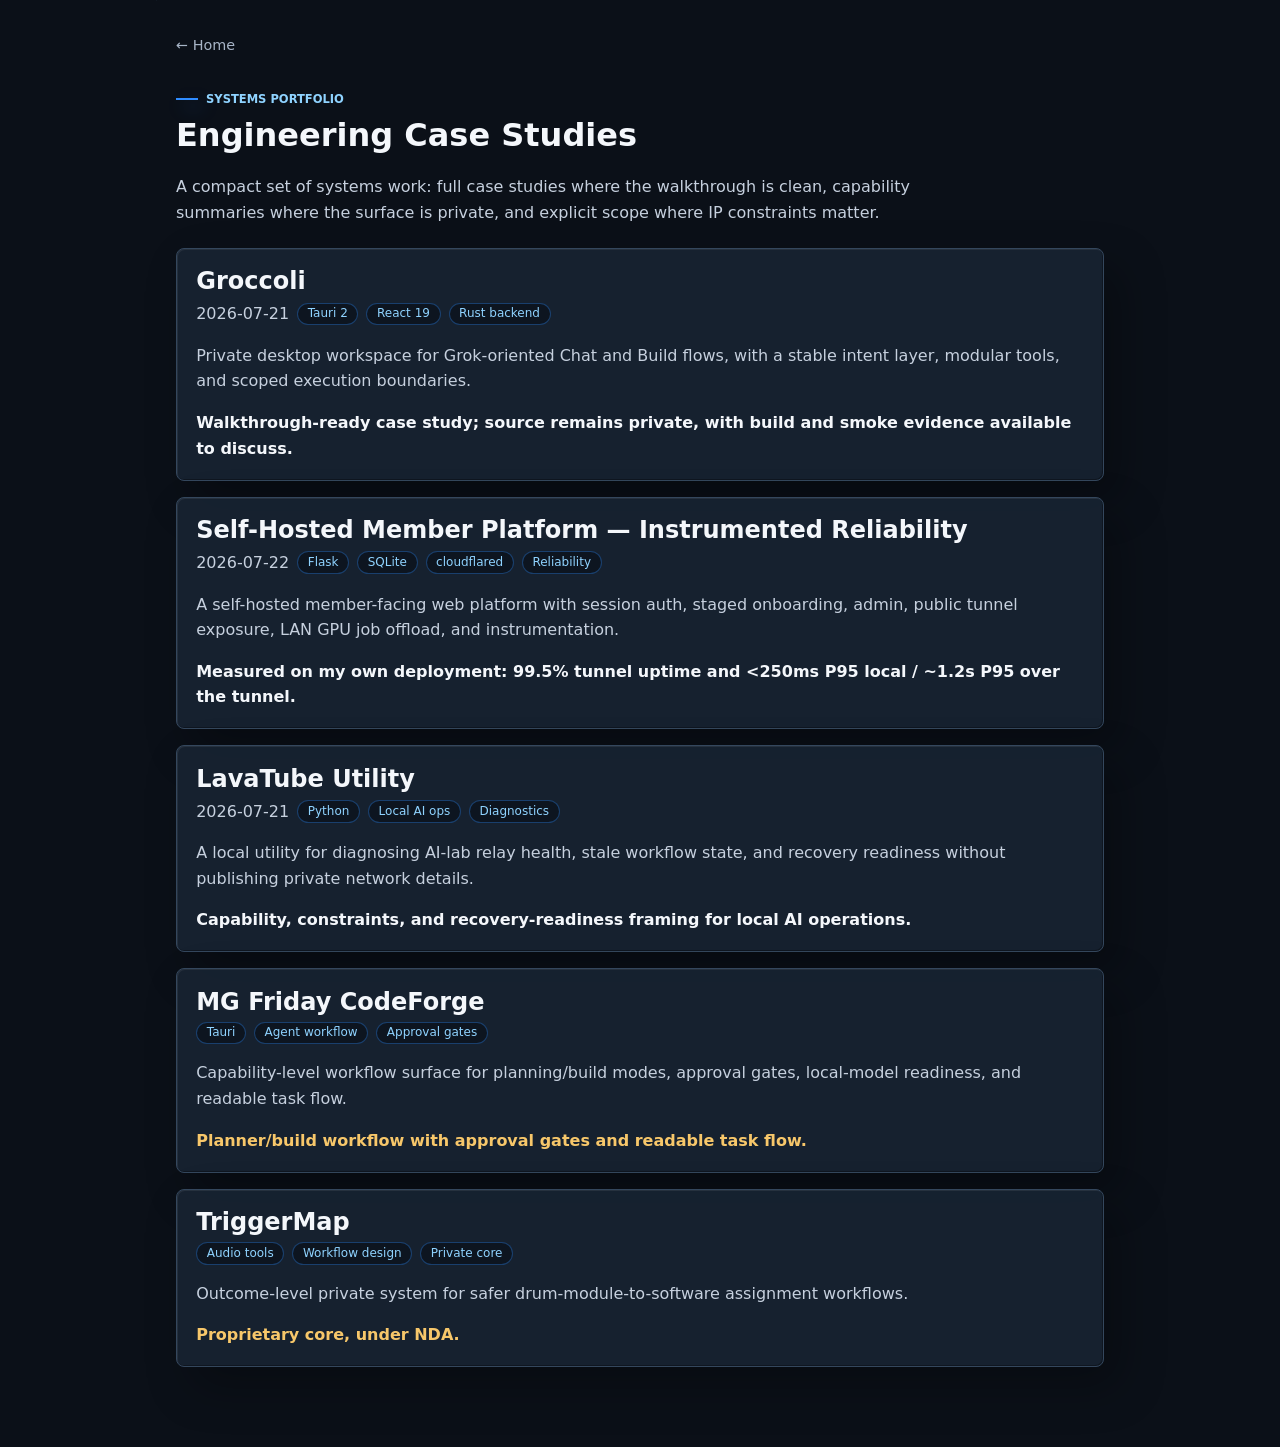
==== commit fa617082: "Tighten portfolio boundary copy" ====
--- a/projects/index.html
+++ b/projects/index.html
@@ -1 +1 @@
-<!DOCTYPE html><html lang="en" data-astro-cid-3rkrlumz><head><meta charset="utf-8"><link rel="icon" type="image/svg+xml" href="/favicon.svg"><meta name="viewport" content="width=device-width, initial-scale=1"><meta name="generator" content="Astro v7.0.5"><title>Projects — Scott Westbrook</title><meta name="description" content="Public-safe engineering case studies and capability summaries."><style>html{color-scheme:dark;background:#0b1018}body{color:#f4f7fb;letter-spacing:0;max-width:58rem;margin:0 auto;padding:2rem 1.25rem 4rem;font-family:system-ui,-apple-system,sans-serif;line-height:1.6;background:#0b1018;background-image:linear-gradient(135deg,#8fd3ff0b 0 1px,transparent 1px 72px)}.crumb[data-astro-cid-3rkrlumz]{margin-bottom:2rem}.crumb[data-astro-cid-3rkrlumz] a[data-astro-cid-3rkrlumz]{color:#a7b4c6;font-size:.9rem;text-decoration:none}.crumb[data-astro-cid-3rkrlumz] a[data-astro-cid-3rkrlumz]:hover{color:#8fd3ff}.eyebrow[data-astro-cid-3rkrlumz]{letter-spacing:0;text-transform:uppercase;color:#8fd3ff;align-items:center;gap:.5rem;margin:0 0 .6rem;font-size:.72rem;font-weight:700;display:flex}.tick[data-astro-cid-3rkrlumz]{background:#2f8cff;width:22px;height:2px;box-shadow:6px 7px 18px #2f8cff66}h1[data-astro-cid-3rkrlumz]{letter-spacing:0;margin:0 0 1.35rem;font-weight:650;line-height:1.1}.studies[data-astro-cid-3rkrlumz]{display:grid;gap:1rem;padding:0;list-style:none}.studies[data-astro-cid-3rkrlumz] li[data-astro-cid-3rkrlumz]{border:1px solid #34475d;border-radius:8px;background:#172231f2;box-shadow:16px 20px 46px #00000047,inset 1px 1px #ffffff12,inset -1px -1px #00000052}.studies[data-astro-cid-3rkrlumz] a[data-astro-cid-3rkrlumz]{color:inherit;padding:1.15rem 1.2rem;text-decoration:none;display:block}.studies[data-astro-cid-3rkrlumz] a[data-astro-cid-3rkrlumz]:hover h2[data-astro-cid-3rkrlumz]{color:#8fd3ff}.studies[data-astro-cid-3rkrlumz] h2[data-astro-cid-3rkrlumz]{margin:0 0 .35rem;transition:color .2s;font-weight:620;line-height:1.18}.meta[data-astro-cid-3rkrlumz]{color:#a7b4c6;flex-wrap:wrap;align-items:center;gap:.5rem;margin:0 0 .65rem;display:flex}.tag[data-astro-cid-3rkrlumz]{color:#8fd3ff;border:1px solid #2f8cff59;border-radius:999px;background:#080d148c;padding:.05rem .6rem;font-size:.75rem}.studies[data-astro-cid-3rkrlumz] p[data-astro-cid-3rkrlumz]{color:#c6d0de}.impact[data-astro-cid-3rkrlumz]{margin:.45rem 0 0;font-weight:600;color:#f4f7fb!important}.boundary[data-astro-cid-3rkrlumz]{color:#f7c76a!important}.intro[data-astro-cid-3rkrlumz]{color:#c6d0de;margin:0 0 1.4rem;max-width:48rem}</style></head><body data-astro-cid-3rkrlumz><main data-astro-cid-3rkrlumz><nav class="crumb" data-astro-cid-3rkrlumz><a href="/" data-astro-cid-3rkrlumz>← Home</a></nav><p class="eyebrow" data-astro-cid-3rkrlumz><span class="tick" aria-hidden="true" data-astro-cid-3rkrlumz></span> Public-Safe Systems</p><h1 data-astro-cid-3rkrlumz>Engineering Case Studies</h1><p class="intro" data-astro-cid-3rkrlumz>I publish only what can be shared cleanly: public case studies where available, capability-level summaries where the product surface is private, and explicit boundaries where the core is proprietary.</p><ul class="studies" data-astro-cid-3rkrlumz><li data-astro-cid-3rkrlumz><a href="/case-studies/groccoli/" data-astro-cid-3rkrlumz><h2 data-astro-cid-3rkrlumz>Groccoli</h2><p class="meta" data-astro-cid-3rkrlumz><time datetime="2026-07-21" data-astro-cid-3rkrlumz>2026-07-21</time><span class="tag" data-astro-cid-3rkrlumz>Tauri 2</span><span class="tag" data-astro-cid-3rkrlumz>React 19</span><span class="tag" data-astro-cid-3rkrlumz>Rust backend</span></p><p data-astro-cid-3rkrlumz>Private desktop workspace for Grok-oriented Chat and Build flows, with a stable intent layer, modular tools, and scoped execution boundaries.</p><p class="impact" data-astro-cid-3rkrlumz>Full public-safe case study; source is private, but build and smoke evidence are walkthrough-ready.</p></a></li><li data-astro-cid-3rkrlumz><a href="/case-studies/self-hosted-member-platform/" data-astro-cid-3rkrlumz><h2 data-astro-cid-3rkrlumz>Self-Hosted Member Platform — Instrumented Reliability</h2><p class="meta" data-astro-cid-3rkrlumz><time datetime="2026-07-22" data-astro-cid-3rkrlumz>2026-07-22</time><span class="tag" data-astro-cid-3rkrlumz>Flask</span><span class="tag" data-astro-cid-3rkrlumz>SQLite</span><span class="tag" data-astro-cid-3rkrlumz>cloudflared</span><span class="tag" data-astro-cid-3rkrlumz>Reliability</span></p><p data-astro-cid-3rkrlumz>A self-hosted member-facing web platform with session auth, staged onboarding, admin, public tunnel exposure, LAN GPU job offload, and instrumentation.</p><p class="impact" data-astro-cid-3rkrlumz>Measured on my own deployment: 99.5% tunnel uptime and &lt;250ms P95 local / ~1.2s P95 over the tunnel.</p></a></li><li data-astro-cid-3rkrlumz><a href="/case-studies/lavatube-utility/" data-astro-cid-3rkrlumz><h2 data-astro-cid-3rkrlumz>LavaTube Utility</h2><p class="meta" data-astro-cid-3rkrlumz><time datetime="2026-07-21" data-astro-cid-3rkrlumz>2026-07-21</time><span class="tag" data-astro-cid-3rkrlumz>Python</span><span class="tag" data-astro-cid-3rkrlumz>Local AI ops</span><span class="tag" data-astro-cid-3rkrlumz>Diagnostics</span></p><p data-astro-cid-3rkrlumz>A local utility for diagnosing AI-lab relay health, stale workflow state, and recovery readiness without publishing private network details.</p><p class="impact" data-astro-cid-3rkrlumz>Public-safe case study with capability, constraints, and withheld-claim boundaries.</p></a></li><li data-astro-cid-3rkrlumz><a href="/#evidence" data-astro-cid-3rkrlumz><h2 data-astro-cid-3rkrlumz>MG Friday CodeForge</h2><p class="meta" data-astro-cid-3rkrlumz><span class="tag" data-astro-cid-3rkrlumz>Tauri</span><span class="tag" data-astro-cid-3rkrlumz>Agent workflow</span><span class="tag" data-astro-cid-3rkrlumz>Approval gates</span></p><p data-astro-cid-3rkrlumz>Capability-level workflow surface for planning/build modes, approval gates, local-model readiness, and readable task flow.</p><p class="impact boundary" data-astro-cid-3rkrlumz>No retired names or proprietary media surfaces are published.</p></a></li><li data-astro-cid-3rkrlumz><a href="/#evidence" data-astro-cid-3rkrlumz><h2 data-astro-cid-3rkrlumz>TriggerMap</h2><p class="meta" data-astro-cid-3rkrlumz><span class="tag" data-astro-cid-3rkrlumz>Audio tools</span><span class="tag" data-astro-cid-3rkrlumz>Workflow design</span><span class="tag" data-astro-cid-3rkrlumz>Private core</span></p><p data-astro-cid-3rkrlumz>Outcome-level private system for safer drum-module-to-software assignment workflows.</p><p class="impact boundary" data-astro-cid-3rkrlumz>Proprietary core, under NDA. No internals, figures, formats, or reverse-engineering details are published.</p></a></li></ul></main></body></html>+<!DOCTYPE html><html lang="en" data-astro-cid-3rkrlumz><head><meta charset="utf-8"><link rel="icon" type="image/svg+xml" href="/favicon.svg"><meta name="viewport" content="width=device-width, initial-scale=1"><meta name="generator" content="Astro v7.0.5"><title>Projects — Scott Westbrook</title><meta name="description" content="Engineering case studies and capability summaries with walkthrough-ready evidence."><style>html{color-scheme:dark;background:#0b1018}body{color:#f4f7fb;letter-spacing:0;max-width:58rem;margin:0 auto;padding:2rem 1.25rem 4rem;font-family:system-ui,-apple-system,sans-serif;line-height:1.6;background:#0b1018;background-image:linear-gradient(135deg,#8fd3ff0b 0 1px,transparent 1px 72px)}.crumb[data-astro-cid-3rkrlumz]{margin-bottom:2rem}.crumb[data-astro-cid-3rkrlumz] a[data-astro-cid-3rkrlumz]{color:#a7b4c6;font-size:.9rem;text-decoration:none}.crumb[data-astro-cid-3rkrlumz] a[data-astro-cid-3rkrlumz]:hover{color:#8fd3ff}.eyebrow[data-astro-cid-3rkrlumz]{letter-spacing:0;text-transform:uppercase;color:#8fd3ff;align-items:center;gap:.5rem;margin:0 0 .6rem;font-size:.72rem;font-weight:700;display:flex}.tick[data-astro-cid-3rkrlumz]{background:#2f8cff;width:22px;height:2px;box-shadow:6px 7px 18px #2f8cff66}h1[data-astro-cid-3rkrlumz]{letter-spacing:0;margin:0 0 1.35rem;font-weight:650;line-height:1.1}.studies[data-astro-cid-3rkrlumz]{display:grid;gap:1rem;padding:0;list-style:none}.studies[data-astro-cid-3rkrlumz] li[data-astro-cid-3rkrlumz]{border:1px solid #34475d;border-radius:8px;background:#172231f2;box-shadow:16px 20px 46px #00000047,inset 1px 1px #ffffff12,inset -1px -1px #00000052}.studies[data-astro-cid-3rkrlumz] a[data-astro-cid-3rkrlumz]{color:inherit;padding:1.15rem 1.2rem;text-decoration:none;display:block}.studies[data-astro-cid-3rkrlumz] a[data-astro-cid-3rkrlumz]:hover h2[data-astro-cid-3rkrlumz]{color:#8fd3ff}.studies[data-astro-cid-3rkrlumz] h2[data-astro-cid-3rkrlumz]{margin:0 0 .35rem;transition:color .2s;font-weight:620;line-height:1.18}.meta[data-astro-cid-3rkrlumz]{color:#a7b4c6;flex-wrap:wrap;align-items:center;gap:.5rem;margin:0 0 .65rem;display:flex}.tag[data-astro-cid-3rkrlumz]{color:#8fd3ff;border:1px solid #2f8cff59;border-radius:999px;background:#080d148c;padding:.05rem .6rem;font-size:.75rem}.studies[data-astro-cid-3rkrlumz] p[data-astro-cid-3rkrlumz]{color:#c6d0de}.impact[data-astro-cid-3rkrlumz]{margin:.45rem 0 0;font-weight:600;color:#f4f7fb!important}.boundary[data-astro-cid-3rkrlumz]{color:#f7c76a!important}.intro[data-astro-cid-3rkrlumz]{color:#c6d0de;margin:0 0 1.4rem;max-width:48rem}</style></head><body data-astro-cid-3rkrlumz><main data-astro-cid-3rkrlumz><nav class="crumb" data-astro-cid-3rkrlumz><a href="/" data-astro-cid-3rkrlumz>← Home</a></nav><p class="eyebrow" data-astro-cid-3rkrlumz><span class="tick" aria-hidden="true" data-astro-cid-3rkrlumz></span> Systems Portfolio</p><h1 data-astro-cid-3rkrlumz>Engineering Case Studies</h1><p class="intro" data-astro-cid-3rkrlumz>A compact set of systems work: full case studies where the walkthrough is clean, capability summaries where the surface is private, and explicit scope where IP constraints matter.</p><ul class="studies" data-astro-cid-3rkrlumz><li data-astro-cid-3rkrlumz><a href="/case-studies/groccoli/" data-astro-cid-3rkrlumz><h2 data-astro-cid-3rkrlumz>Groccoli</h2><p class="meta" data-astro-cid-3rkrlumz><time datetime="2026-07-21" data-astro-cid-3rkrlumz>2026-07-21</time><span class="tag" data-astro-cid-3rkrlumz>Tauri 2</span><span class="tag" data-astro-cid-3rkrlumz>React 19</span><span class="tag" data-astro-cid-3rkrlumz>Rust backend</span></p><p data-astro-cid-3rkrlumz>Private desktop workspace for Grok-oriented Chat and Build flows, with a stable intent layer, modular tools, and scoped execution boundaries.</p><p class="impact" data-astro-cid-3rkrlumz>Walkthrough-ready case study; source remains private, with build and smoke evidence available to discuss.</p></a></li><li data-astro-cid-3rkrlumz><a href="/case-studies/self-hosted-member-platform/" data-astro-cid-3rkrlumz><h2 data-astro-cid-3rkrlumz>Self-Hosted Member Platform — Instrumented Reliability</h2><p class="meta" data-astro-cid-3rkrlumz><time datetime="2026-07-22" data-astro-cid-3rkrlumz>2026-07-22</time><span class="tag" data-astro-cid-3rkrlumz>Flask</span><span class="tag" data-astro-cid-3rkrlumz>SQLite</span><span class="tag" data-astro-cid-3rkrlumz>cloudflared</span><span class="tag" data-astro-cid-3rkrlumz>Reliability</span></p><p data-astro-cid-3rkrlumz>A self-hosted member-facing web platform with session auth, staged onboarding, admin, public tunnel exposure, LAN GPU job offload, and instrumentation.</p><p class="impact" data-astro-cid-3rkrlumz>Measured on my own deployment: 99.5% tunnel uptime and &lt;250ms P95 local / ~1.2s P95 over the tunnel.</p></a></li><li data-astro-cid-3rkrlumz><a href="/case-studies/lavatube-utility/" data-astro-cid-3rkrlumz><h2 data-astro-cid-3rkrlumz>LavaTube Utility</h2><p class="meta" data-astro-cid-3rkrlumz><time datetime="2026-07-21" data-astro-cid-3rkrlumz>2026-07-21</time><span class="tag" data-astro-cid-3rkrlumz>Python</span><span class="tag" data-astro-cid-3rkrlumz>Local AI ops</span><span class="tag" data-astro-cid-3rkrlumz>Diagnostics</span></p><p data-astro-cid-3rkrlumz>A local utility for diagnosing AI-lab relay health, stale workflow state, and recovery readiness without publishing private network details.</p><p class="impact" data-astro-cid-3rkrlumz>Capability, constraints, and recovery-readiness framing for local AI operations.</p></a></li><li data-astro-cid-3rkrlumz><a href="/#evidence" data-astro-cid-3rkrlumz><h2 data-astro-cid-3rkrlumz>MG Friday CodeForge</h2><p class="meta" data-astro-cid-3rkrlumz><span class="tag" data-astro-cid-3rkrlumz>Tauri</span><span class="tag" data-astro-cid-3rkrlumz>Agent workflow</span><span class="tag" data-astro-cid-3rkrlumz>Approval gates</span></p><p data-astro-cid-3rkrlumz>Capability-level workflow surface for planning/build modes, approval gates, local-model readiness, and readable task flow.</p><p class="impact boundary" data-astro-cid-3rkrlumz>Planner/build workflow with approval gates and readable task flow.</p></a></li><li data-astro-cid-3rkrlumz><a href="/#evidence" data-astro-cid-3rkrlumz><h2 data-astro-cid-3rkrlumz>TriggerMap</h2><p class="meta" data-astro-cid-3rkrlumz><span class="tag" data-astro-cid-3rkrlumz>Audio tools</span><span class="tag" data-astro-cid-3rkrlumz>Workflow design</span><span class="tag" data-astro-cid-3rkrlumz>Private core</span></p><p data-astro-cid-3rkrlumz>Outcome-level private system for safer drum-module-to-software assignment workflows.</p><p class="impact boundary" data-astro-cid-3rkrlumz>Proprietary core, under NDA.</p></a></li></ul></main></body></html>
